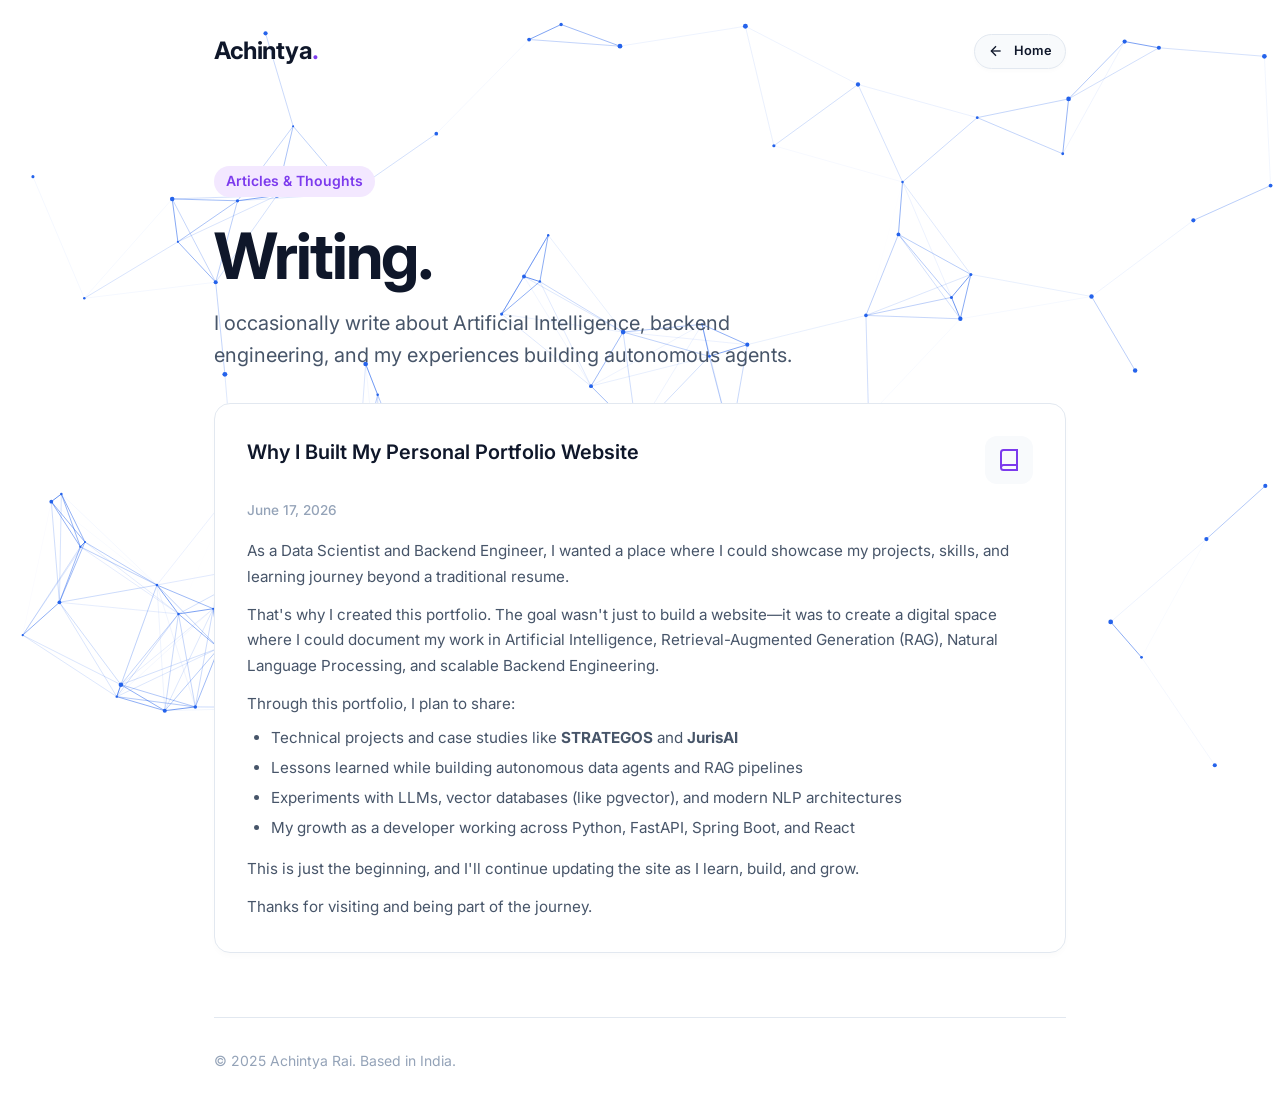
==== blog.html @ d9e3028b "Fix bento box spacing and revert mobile viewport scale" ====
<!DOCTYPE html>
<html lang="en">
<head>
  <meta charset="UTF-8" />
  <meta name="viewport" content="width=device-width, initial-scale=1.0" />
  <title>Blog - Achintya Rai</title>
  <meta name="description" content="Blog and writings by Achintya Rai." />
  <link rel="preconnect" href="https://fonts.googleapis.com" />
  <link rel="preconnect" href="https://fonts.gstatic.com" crossorigin />
  <link href="https://fonts.googleapis.com/css2?family=Inter:wght@300;400;500;600;700&display=swap" rel="stylesheet" />
  <link rel="stylesheet" href="styles.css" />
</head>
<body>

  <!-- Interactive Network Canvas -->
  <canvas id="network-canvas" style="position: fixed; top: 0; left: 0; width: 100%; height: 100%; z-index: -1; pointer-events: none;"></canvas>

  <div class="container">
    
    <!-- Navigation -->
    <nav>
      <div class="nav-brand">Achintya<span>.</span></div>
      
      <div class="nav-socials">
        <a href="index.html" class="social-pill" style="text-decoration: none;">
          <svg viewBox="0 0 24 24" fill="none" stroke="currentColor" stroke-width="2" style="width: 16px; height: 16px; margin-right: 4px;"><line x1="19" y1="12" x2="5" y2="12"></line><polyline points="12 19 5 12 12 5"></polyline></svg>
          Home
        </a>
      </div>
    </nav>

    <!-- Content View -->
    <div>
      
      <!-- Hero for Blog -->
      <section class="hero fade-up" style="margin-bottom: 2rem;">
        <div class="accent-bg">Articles & Thoughts</div>
        <h1>Writing.</h1>
        <p>I occasionally write about Artificial Intelligence, backend engineering, and my experiences building autonomous agents.</p>
      </section>

      <!-- Blog Posts Grid -->
      <section class="grid-2" style="margin-bottom: 4rem;">
        
        <!-- Post 1 -->
        <div class="card" style="grid-column: 1 / -1;">
          <div class="project-header">
            <h3 class="project-title">Why I Built My Personal Portfolio Website</h3>
            <div class="project-icon">
              <svg width="24" height="24" viewBox="0 0 24 24" fill="none" stroke="currentColor" stroke-width="2"><path d="M4 19.5A2.5 2.5 0 0 1 6.5 17H20"></path><path d="M6.5 2H20v20H6.5A2.5 2.5 0 0 1 4 19.5v-15A2.5 2.5 0 0 1 6.5 2z"></path></svg>
            </div>
          </div>
          <div style="font-size: 0.85rem; color: var(--text-light); margin-bottom: 1rem; font-weight: 500;">
            June 17, 2026
          </div>
          <div style="color: var(--text-muted); font-size: 0.95rem; line-height: 1.7;">
            <p style="margin-bottom: 0.75rem;">As a Data Scientist and Backend Engineer, I wanted a place where I could showcase my projects, skills, and learning journey beyond a traditional resume.</p>
            <p style="margin-bottom: 0.75rem;">That's why I created this portfolio. The goal wasn't just to build a website—it was to create a digital space where I could document my work in Artificial Intelligence, Retrieval-Augmented Generation (RAG), Natural Language Processing, and scalable Backend Engineering.</p>
            <p style="margin-bottom: 0.5rem;">Through this portfolio, I plan to share:</p>
            <ul style="margin-bottom: 1rem; padding-left: 1.5rem;">
              <li style="margin-bottom: 0.25rem;">Technical projects and case studies like <strong>STRATEGOS</strong> and <strong>JurisAI</strong></li>
              <li style="margin-bottom: 0.25rem;">Lessons learned while building autonomous data agents and RAG pipelines</li>
              <li style="margin-bottom: 0.25rem;">Experiments with LLMs, vector databases (like pgvector), and modern NLP architectures</li>
              <li style="margin-bottom: 0.25rem;">My growth as a developer working across Python, FastAPI, Spring Boot, and React</li>
            </ul>
            <p style="margin-bottom: 0.75rem;">This is just the beginning, and I'll continue updating the site as I learn, build, and grow.</p>
            <p>Thanks for visiting and being part of the journey.</p>
          </div>
        </div>

      </section>

    </div>

    <!-- Footer -->
    <footer>
      <div>© 2025 Achintya Rai. Based in India.</div>
    </footer>

  </div>

  <!-- Interactive Neural Network Canvas Script -->
  <script>
    const canvas = document.getElementById('network-canvas');
    const ctx = canvas.getContext('2d');
    let width, height;
    let particles = [];
    const mouse = { x: -9999, y: -9999 };
    const accentColor = '#2563eb';

    function initCanvas() {
      width = window.innerWidth;
      height = window.innerHeight;
      canvas.width = width;
      canvas.height = height;
      
      const particleCount = Math.min(Math.floor((width * height) / 12000), 100);
      particles = [];
      for(let i = 0; i < particleCount; i++) {
        particles.push(new Particle());
      }
    }

    window.addEventListener('resize', initCanvas);
    
    window.addEventListener('mousemove', (e) => {
      mouse.x = e.clientX;
      mouse.y = e.clientY;
    });
    window.addEventListener('mouseout', () => {
      mouse.x = -9999;
      mouse.y = -9999;
    });

    class Particle {
      constructor() {
        this.x = Math.random() * width;
        this.y = Math.random() * height;
        this.vx = (Math.random() - 0.5) * 0.8;
        this.vy = (Math.random() - 0.5) * 0.8;
        this.radius = Math.random() * 1.5 + 1;
      }
      update() {
        this.x += this.vx;
        this.y += this.vy;
        
        if (this.x < 0 || this.x > width) this.vx *= -1;
        if (this.y < 0 || this.y > height) this.vy *= -1;
        
        const dx = mouse.x - this.x;
        const dy = mouse.y - this.y;
        const dist = Math.sqrt(dx*dx + dy*dy);
        if (dist < 180) {
          this.x += dx * 0.015;
          this.y += dy * 0.015;
        }
      }
      draw() {
        ctx.beginPath();
        ctx.arc(this.x, this.y, this.radius, 0, Math.PI * 2);
        ctx.fillStyle = accentColor;
        ctx.fill();
      }
    }

    function animate() {
      ctx.clearRect(0, 0, width, height);
      
      particles.forEach(p => {
        p.update();
        p.draw();
      });
      
      ctx.lineWidth = 0.8;
      for(let i = 0; i < particles.length; i++) {
        for(let j = i + 1; j < particles.length; j++) {
          const dx = particles[i].x - particles[j].x;
          const dy = particles[i].y - particles[j].y;
          const dist = Math.sqrt(dx*dx + dy*dy);
          
          if (dist < 140) {
            ctx.beginPath();
            ctx.strokeStyle = accentColor;
            ctx.globalAlpha = 1 - (dist / 140);
            ctx.moveTo(particles[i].x, particles[i].y);
            ctx.lineTo(particles[j].x, particles[j].y);
            ctx.stroke();
            ctx.globalAlpha = 1;
          }
        }
      }
      
      for(let i = 0; i < particles.length; i++) {
        const dx = particles[i].x - mouse.x;
        const dy = particles[i].y - mouse.y;
        const dist = Math.sqrt(dx*dx + dy*dy);
        
        if (dist < 180) {
          ctx.beginPath();
          ctx.strokeStyle = accentColor;
          ctx.globalAlpha = (1 - (dist / 180)) * 0.8;
          ctx.moveTo(particles[i].x, particles[i].y);
          ctx.lineTo(mouse.x, mouse.y);
          ctx.stroke();
          ctx.globalAlpha = 1;
        }
      }
      
      requestAnimationFrame(animate);
    }

    initCanvas();
    animate();

    // ── Scroll Animation Observer ──
    const observer = new IntersectionObserver((entries) => {
      entries.forEach(entry => {
        if (entry.isIntersecting) {
          entry.target.classList.add('visible');
          observer.unobserve(entry.target);
        }
      });
    }, { threshold: 0.1 });

    document.querySelectorAll('.card, .section-header, .hero, .nav-socials').forEach(el => {
      el.classList.add('fade-up');
      observer.observe(el);
    });
  </script>
</body>
</html>
---- styles.css ----
/* ── Reset & Base ── */
    *, *::before, *::after { box-sizing: border-box; margin: 0; padding: 0; }
    
    :root {
      --bg: #ffffff;
      --bg-alt: #f8fafc;
      --text-main: #0f172a;
      --text-muted: #475569;
      --text-light: #94a3b8;
      --border: #e2e8f0;
      --border-hover: #cbd5e1;
      --radius: 16px;
      --accent: #7c3aed;
      --accent-light: #f3e8ff;
      --font-sans: 'Inter', system-ui, -apple-system, sans-serif;
    }

    html { scroll-behavior: smooth; }

    body {
      background: var(--bg);
      color: var(--text-main);
      font-family: var(--font-sans);
      font-size: 16px;
      line-height: 1.6;
      -webkit-font-smoothing: antialiased;
      overflow-x: hidden;
    }

    a {
      color: inherit;
      text-decoration: none;
      transition: all 0.2s ease;
    }

    /* ── Scroll Fade-Up ── */
    .fade-up {
      opacity: 0;
      transform: translateY(30px);
      transition: opacity 0.8s cubic-bezier(0.16, 1, 0.3, 1), transform 0.8s cubic-bezier(0.16, 1, 0.3, 1);
    }
    .fade-up.visible {
      opacity: 1;
      transform: translateY(0);
    }

    /* ── Typing Effect ── */
    .typing-text {
      border-right: 3px solid var(--accent);
      padding-right: 4px;
      animation: blinkCursor 0.75s step-end infinite;
    }
    @keyframes blinkCursor {
      from, to { border-color: transparent }
      50% { border-color: var(--accent); }
    }

    /* ── Layout ── */
    .container {
      max-width: 900px;
      margin: 0 auto;
      padding: 0 1.5rem;
    }

    /* ── Navigation & Prominent Socials ── */
    nav {
      padding: 2rem 0;
      display: flex;
      justify-content: space-between;
      align-items: center;
      margin-bottom: 4rem;
    }
    
    .nav-brand {
      font-weight: 700;
      font-size: 1.5rem;
      letter-spacing: -0.02em;
    }

    .nav-brand span {
      color: var(--accent);
    }

    .nav-socials {
      display: flex;
      flex-wrap: wrap;
      gap: 0.75rem;
      justify-content: flex-end;
    }

    .social-pill {
      display: inline-flex;
      align-items: center;
      gap: 0.4rem;
      background: var(--bg-alt);
      border: 1px solid var(--border);
      padding: 0.4rem 0.8rem;
      border-radius: 100px;
      font-weight: 600;
      font-size: 0.8rem;
      color: var(--text-main);
      box-shadow: 0 2px 4px rgba(0,0,0,0.02);
    }

    .social-pill:hover {
      background: var(--text-main);
      color: #ffffff;
      border-color: var(--text-main);
      transform: translateY(-2px);
      box-shadow: 0 4px 6px rgba(0,0,0,0.05);
    }

    .social-pill svg {
      width: 18px; height: 18px;
    }

    /* ── Common Components ── */
    .section-header {
      font-size: 1.5rem;
      font-weight: 700;
      letter-spacing: -0.02em;
      margin-bottom: 2rem;
      margin-top: 5rem;
      position: relative;
      overflow-x: hidden;
    }

    .avatar {
      width: 90px;
      height: 90px;
      border-radius: 50%;
      object-fit: cover;
      margin-bottom: 1.5rem;
      box-shadow: 0 4px 12px rgba(0,0,0,0.08);
      border: 4px solid var(--bg);
    }

    .card {
      background: var(--bg);
      border: 1px solid var(--border);
      border-radius: var(--radius);
      padding: 2rem;
      box-shadow: 0 4px 6px -1px rgba(0, 0, 0, 0.02), 0 2px 4px -1px rgba(0, 0, 0, 0.01);
      transition: transform 0.2s, box-shadow 0.2s, border-color 0.2s;
    }

    .card:hover {
      transform: translateY(-2px);
      box-shadow: 0 10px 15px -3px rgba(0, 0, 0, 0.05), 0 4px 6px -2px rgba(0, 0, 0, 0.025);
      border-color: var(--border-hover);
    }

    /* ── Tech Stack Categorized Grid ── */
    .tech-stack-container {
      display: grid;
      grid-template-columns: 1fr;
      gap: 2rem;
      padding: 2.5rem;
    }
    
    @media (min-width: 640px) {
      .tech-stack-container {
        grid-template-columns: repeat(3, 1fr);
      }
    }

    .tech-category-title {
      font-size: 0.8rem;
      text-transform: uppercase;
      letter-spacing: 0.05em;
      color: var(--text-muted);
      margin-bottom: 1.25rem;
      font-weight: 700;
    }

    .tech-list {
      display: flex;
      flex-direction: column;
      gap: 0.875rem;
    }

    .tech-item {
      display: flex;
      align-items: center;
      gap: 0.75rem;
      font-weight: 500;
      font-size: 0.95rem;
      color: var(--text-main);
      padding: 0.5rem;
      border-radius: 8px;
      transition: background 0.2s, transform 0.2s;
    }

    .tech-item:hover {
      background: var(--bg-alt);
      transform: translateX(4px);
    }

    .tech-item svg {
      width: 20px;
      height: 20px;
      color: var(--accent);
    }

    /* ── Hero Sections ── */
    .hero { margin-bottom: 4rem; }
    
    .hero h1 {
      font-size: clamp(2.5rem, 5vw, 4rem);
      font-weight: 700;
      line-height: 1.1;
      letter-spacing: -0.03em;
      margin-bottom: 1rem;
    }

    .hero p {
      font-size: 1.25rem;
      color: var(--text-muted);
      max-width: 600px;
      line-height: 1.6;
    }

    .accent-bg {
      background: var(--accent-light);
      color: var(--accent);
      padding: 0.25rem 0.75rem;
      border-radius: 100px;
      font-size: 0.875rem;
      font-weight: 600;
      display: inline-block;
      margin-bottom: 1.5rem;
    }

    /* ── Grid Layouts ── */
    .grid-2 {
      display: grid;
      grid-template-columns: 1fr;
      gap: 1.5rem;
    }

    @media (min-width: 768px) {
      .grid-2 { grid-template-columns: repeat(2, 1fr); }
    }

    /* ── Professional Projects ── */
    .project-header {
      display: flex;
      justify-content: space-between;
      align-items: flex-start;
      margin-bottom: 1rem;
    }

    .project-title {
      font-size: 1.25rem;
      font-weight: 600;
    }

    .project-icon {
      width: 48px; height: 48px;
      background: var(--bg-alt);
      border-radius: 12px;
      display: flex;
      align-items: center;
      justify-content: center;
      color: var(--accent);
    }

    .project-desc {
      color: var(--text-muted);
      font-size: 0.95rem;
      margin-bottom: 1.5rem;
    }

    .tech-tags {
      display: flex;
      flex-wrap: wrap;
      gap: 0.5rem;
      margin-bottom: 1.5rem;
    }

    .tech-tag {
      font-size: 0.75rem;
      font-weight: 600;
      color: var(--text-muted);
      background: var(--bg-alt);
      padding: 0.25rem 0.6rem;
      border-radius: 6px;
    }

    .project-links {
      display: flex;
      gap: 1rem;
      font-weight: 600;
      font-size: 0.875rem;
    }

    .project-links a.primary { color: var(--accent); }
    .project-links a.secondary { color: var(--text-muted); }
    .project-links a:hover { text-decoration: underline; text-underline-offset: 4px; }

    /* ── Personal Cards ── */
    .hobby-card {
      display: flex;
      align-items: center;
      gap: 1rem;
    }

    .hobby-icon {
      width: 56px; height: 56px;
      background: var(--accent-light);
      color: var(--accent);
      border-radius: 16px;
      display: flex;
      align-items: center;
      justify-content: center;
      flex-shrink: 0;
    }

    .hobby-title {
      font-size: 0.75rem;
      text-transform: uppercase;
      letter-spacing: 0.05em;
      font-weight: 700;
      color: var(--text-muted);
      margin-bottom: 0.25rem;
    }

    .hobby-value {
      font-size: 1.125rem;
      font-weight: 600;
      color: var(--text-main);
    }

    /* ── Contact ── */
    .contact-banner {
      background: var(--bg-alt);
      border: 1px solid var(--border);
      border-radius: var(--radius);
      padding: 3rem;
      text-align: center;
      margin-top: 5rem;
      margin-bottom: 4rem;
    }

    .contact-banner h2 {
      font-size: 1.5rem;
      font-weight: 700;
      margin-bottom: 0.5rem;
      color: var(--text-main);
    }

    .contact-banner p {
      color: var(--text-muted);
      margin-bottom: 1.5rem;
    }

    .btn-contact {
      background: var(--accent);
      color: #fff;
      padding: 0.75rem 2rem;
      border-radius: 8px;
      font-weight: 600;
      display: inline-block;
      transition: opacity 0.2s, transform 0.2s;
    }

    .btn-contact:hover {
      opacity: 0.9;
      transform: translateY(-2px);
      color: #fff;
    }

    /* ── Footer ── */
    footer {
      border-top: 1px solid var(--border);
      padding: 2rem 0;
      display: flex;
      justify-content: space-between;
      color: var(--text-light);
      font-size: 0.875rem;
    }

    /* ── Equalizer Animation ── */
    .eq-bar {
      width: 3px;
      background-color: #10b981;
      border-radius: 2px;
      height: 4px; /* default paused state */
      transition: height 0.2s;
    }
    .playing .eq-bar {
      animation: eq 1s ease-in-out infinite alternate;
    }
    @keyframes eq {
      0% { height: 4px; }
      100% { height: 16px; }
    }

    /* ── Clickable Player ── */
    .custom-player {
      cursor: pointer;
      transition: background 0.2s, transform 0.2s;
      user-select: none;
    }
    .custom-player:hover {
      background: var(--border) !important;
    }
    .play-icon { display: block; }
    .pause-icon { display: none; }
    .playing .play-icon { display: none; }
    .playing .pause-icon { display: block; }
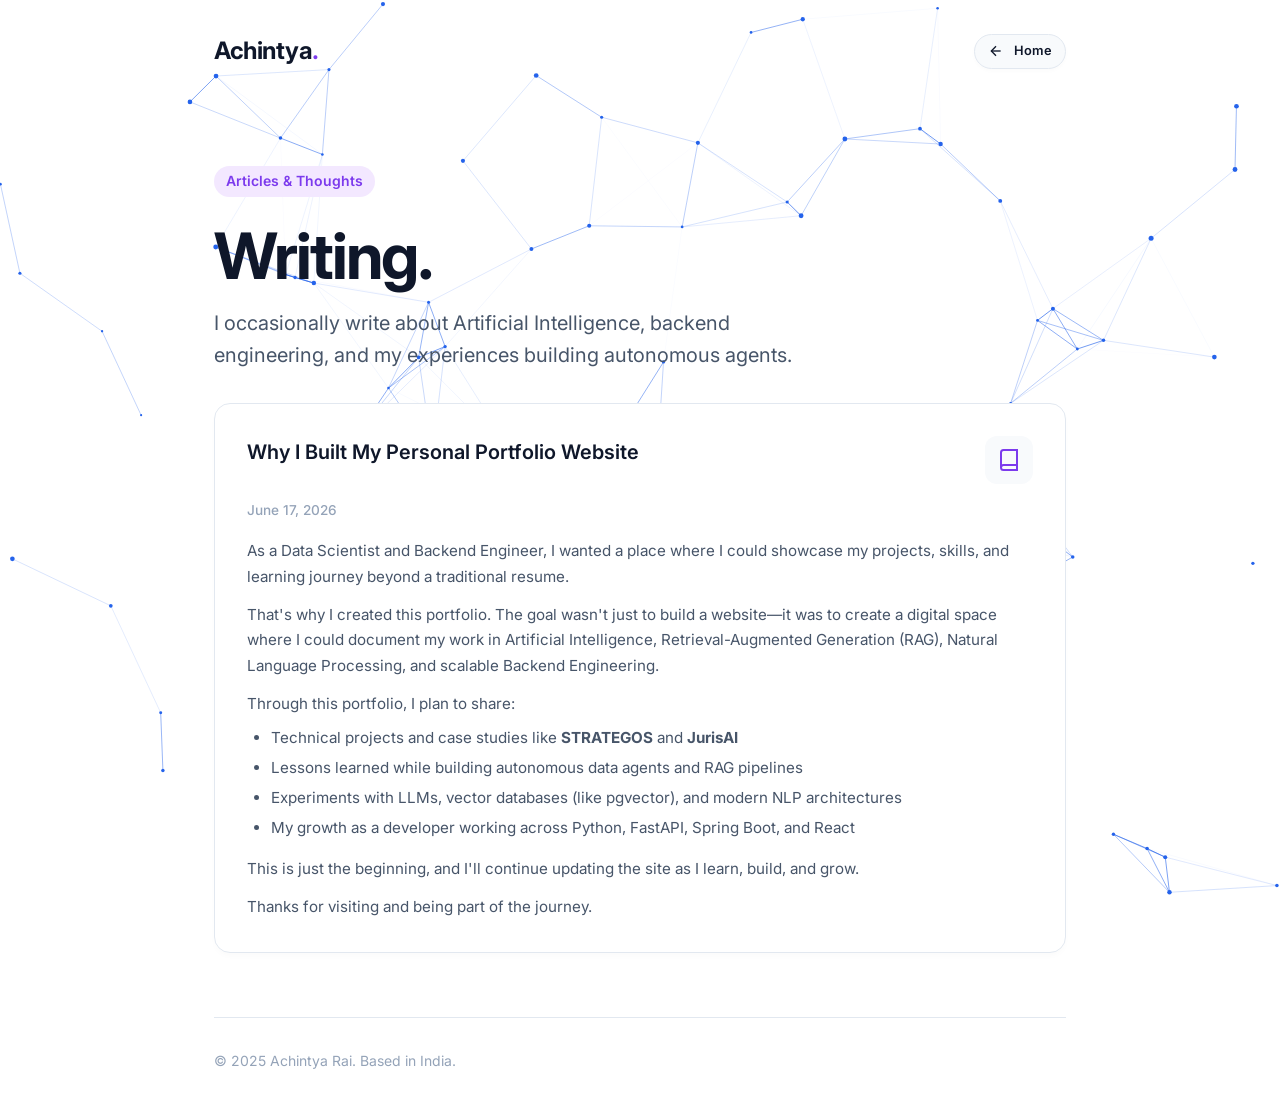
==== commit 7029ff24: "Add custom SVG favicon and Resume download button" ====
--- a/blog.html
+++ b/blog.html
@@ -8,6 +8,7 @@
   <link rel="preconnect" href="https://fonts.googleapis.com" />
   <link rel="preconnect" href="https://fonts.gstatic.com" crossorigin />
   <link href="https://fonts.googleapis.com/css2?family=Inter:wght@300;400;500;600;700&display=swap" rel="stylesheet" />
+  <link rel="icon" href="favicon.svg" type="image/svg+xml">
   <link rel="stylesheet" href="styles.css" />
 </head>
 <body>
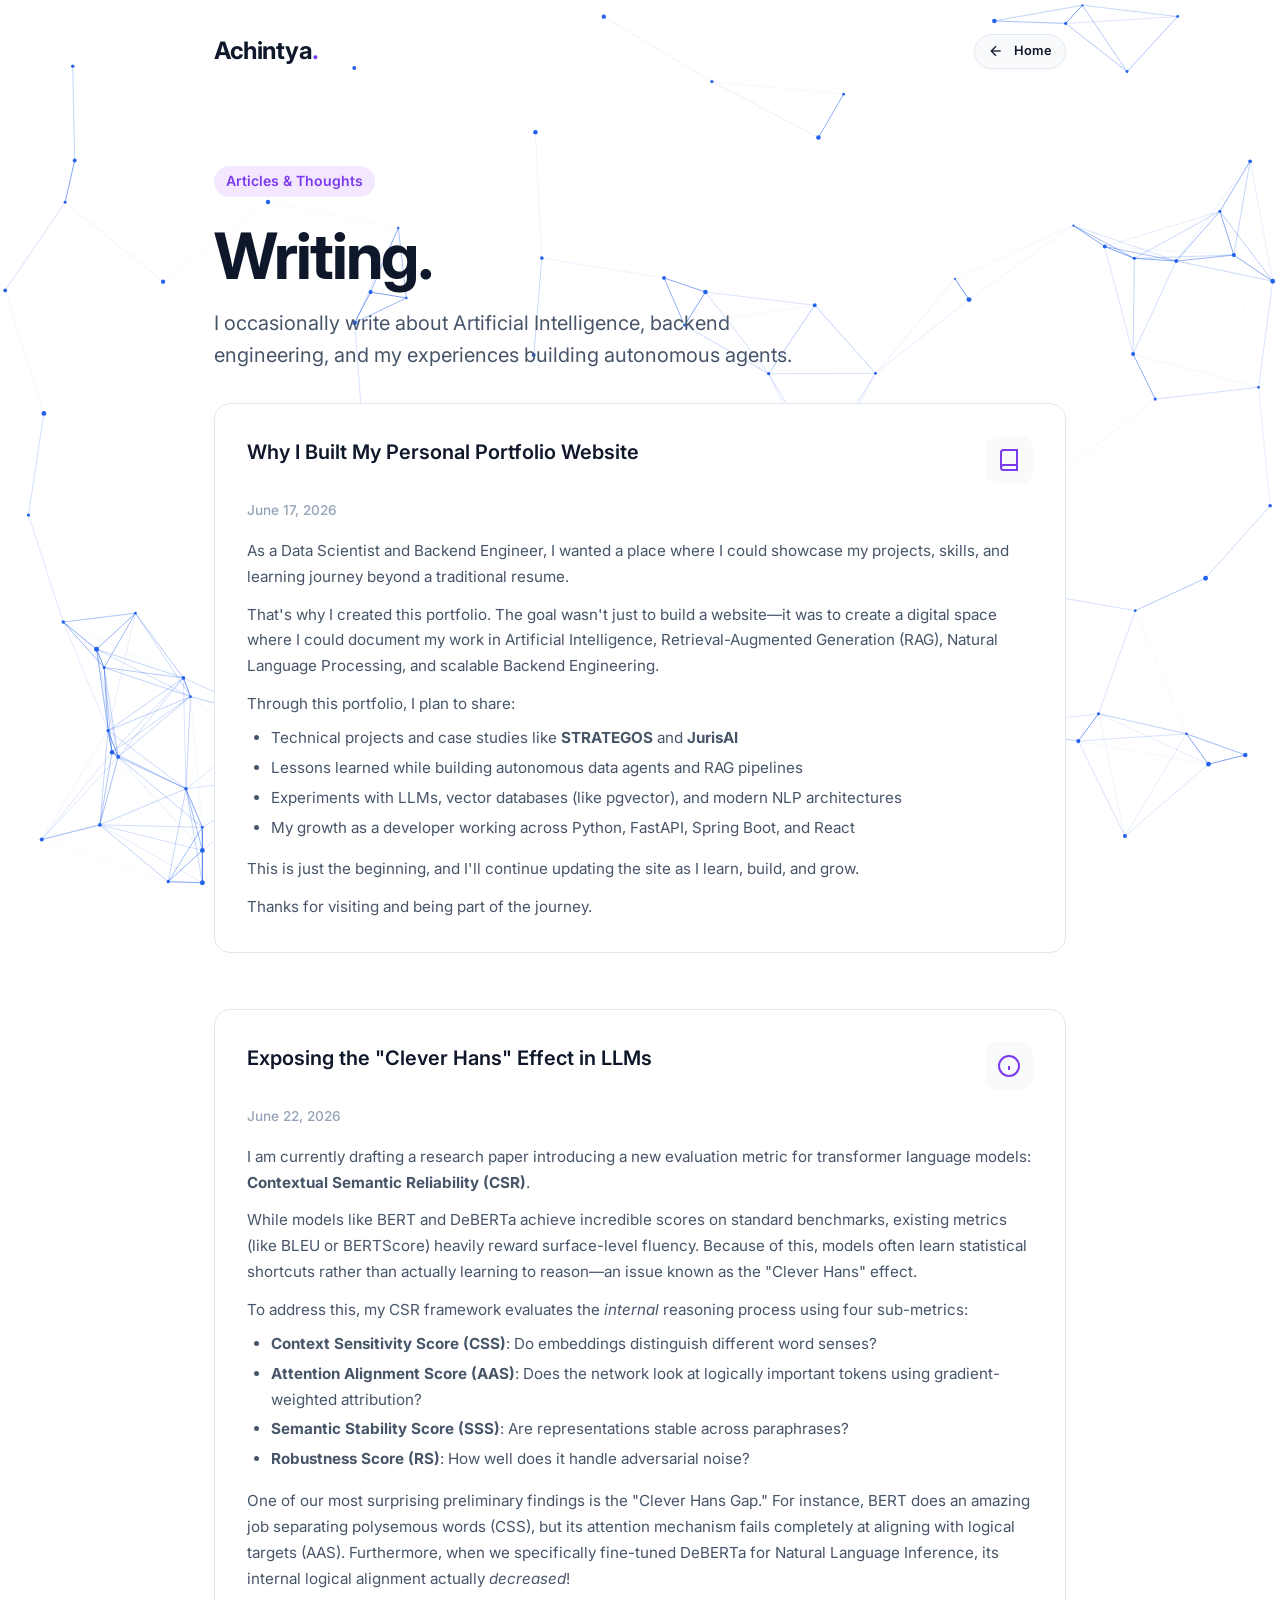
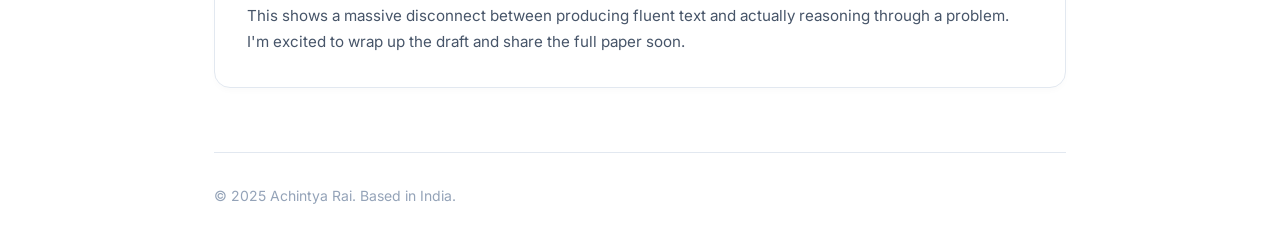
==== commit 165197f7: "Remove search bar and add CSR research paper blog post" ====
--- a/blog.html
+++ b/blog.html
@@ -66,6 +66,32 @@
             </ul>
             <p style="margin-bottom: 0.75rem;">This is just the beginning, and I'll continue updating the site as I learn, build, and grow.</p>
             <p>Thanks for visiting and being part of the journey.</p>
+          </div>
+        </div>
+
+        <!-- Post 2 -->
+        <div class="card fade-up" style="grid-column: 1 / -1; margin-top: 2rem;">
+          <div class="project-header">
+            <h3 class="project-title">Exposing the "Clever Hans" Effect in LLMs</h3>
+            <div class="project-icon">
+              <svg width="24" height="24" viewBox="0 0 24 24" fill="none" stroke="currentColor" stroke-width="2"><circle cx="12" cy="12" r="10"></circle><path d="M12 16v-4"></path><path d="M12 8h.01"></path></svg>
+            </div>
+          </div>
+          <div style="font-size: 0.85rem; color: var(--text-light); margin-bottom: 1rem; font-weight: 500;">
+            June 22, 2026
+          </div>
+          <div style="color: var(--text-muted); font-size: 0.95rem; line-height: 1.7;">
+            <p style="margin-bottom: 0.75rem;">I am currently drafting a research paper introducing a new evaluation metric for transformer language models: <strong>Contextual Semantic Reliability (CSR)</strong>.</p>
+            <p style="margin-bottom: 0.75rem;">While models like BERT and DeBERTa achieve incredible scores on standard benchmarks, existing metrics (like BLEU or BERTScore) heavily reward surface-level fluency. Because of this, models often learn statistical shortcuts rather than actually learning to reason—an issue known as the "Clever Hans" effect.</p>
+            <p style="margin-bottom: 0.5rem;">To address this, my CSR framework evaluates the <i>internal</i> reasoning process using four sub-metrics:</p>
+            <ul style="margin-bottom: 1rem; padding-left: 1.5rem;">
+              <li style="margin-bottom: 0.25rem;"><strong>Context Sensitivity Score (CSS)</strong>: Do embeddings distinguish different word senses?</li>
+              <li style="margin-bottom: 0.25rem;"><strong>Attention Alignment Score (AAS)</strong>: Does the network look at logically important tokens using gradient-weighted attribution?</li>
+              <li style="margin-bottom: 0.25rem;"><strong>Semantic Stability Score (SSS)</strong>: Are representations stable across paraphrases?</li>
+              <li style="margin-bottom: 0.25rem;"><strong>Robustness Score (RS)</strong>: How well does it handle adversarial noise?</li>
+            </ul>
+            <p style="margin-bottom: 0.75rem;">One of our most surprising preliminary findings is the "Clever Hans Gap." For instance, BERT does an amazing job separating polysemous words (CSS), but its attention mechanism fails completely at aligning with logical targets (AAS). Furthermore, when we specifically fine-tuned DeBERTa for Natural Language Inference, its internal logical alignment actually <i>decreased</i>!</p>
+            <p>This shows a massive disconnect between producing fluent text and actually reasoning through a problem. I'm excited to wrap up the draft and share the full paper soon.</p>
           </div>
         </div>
 
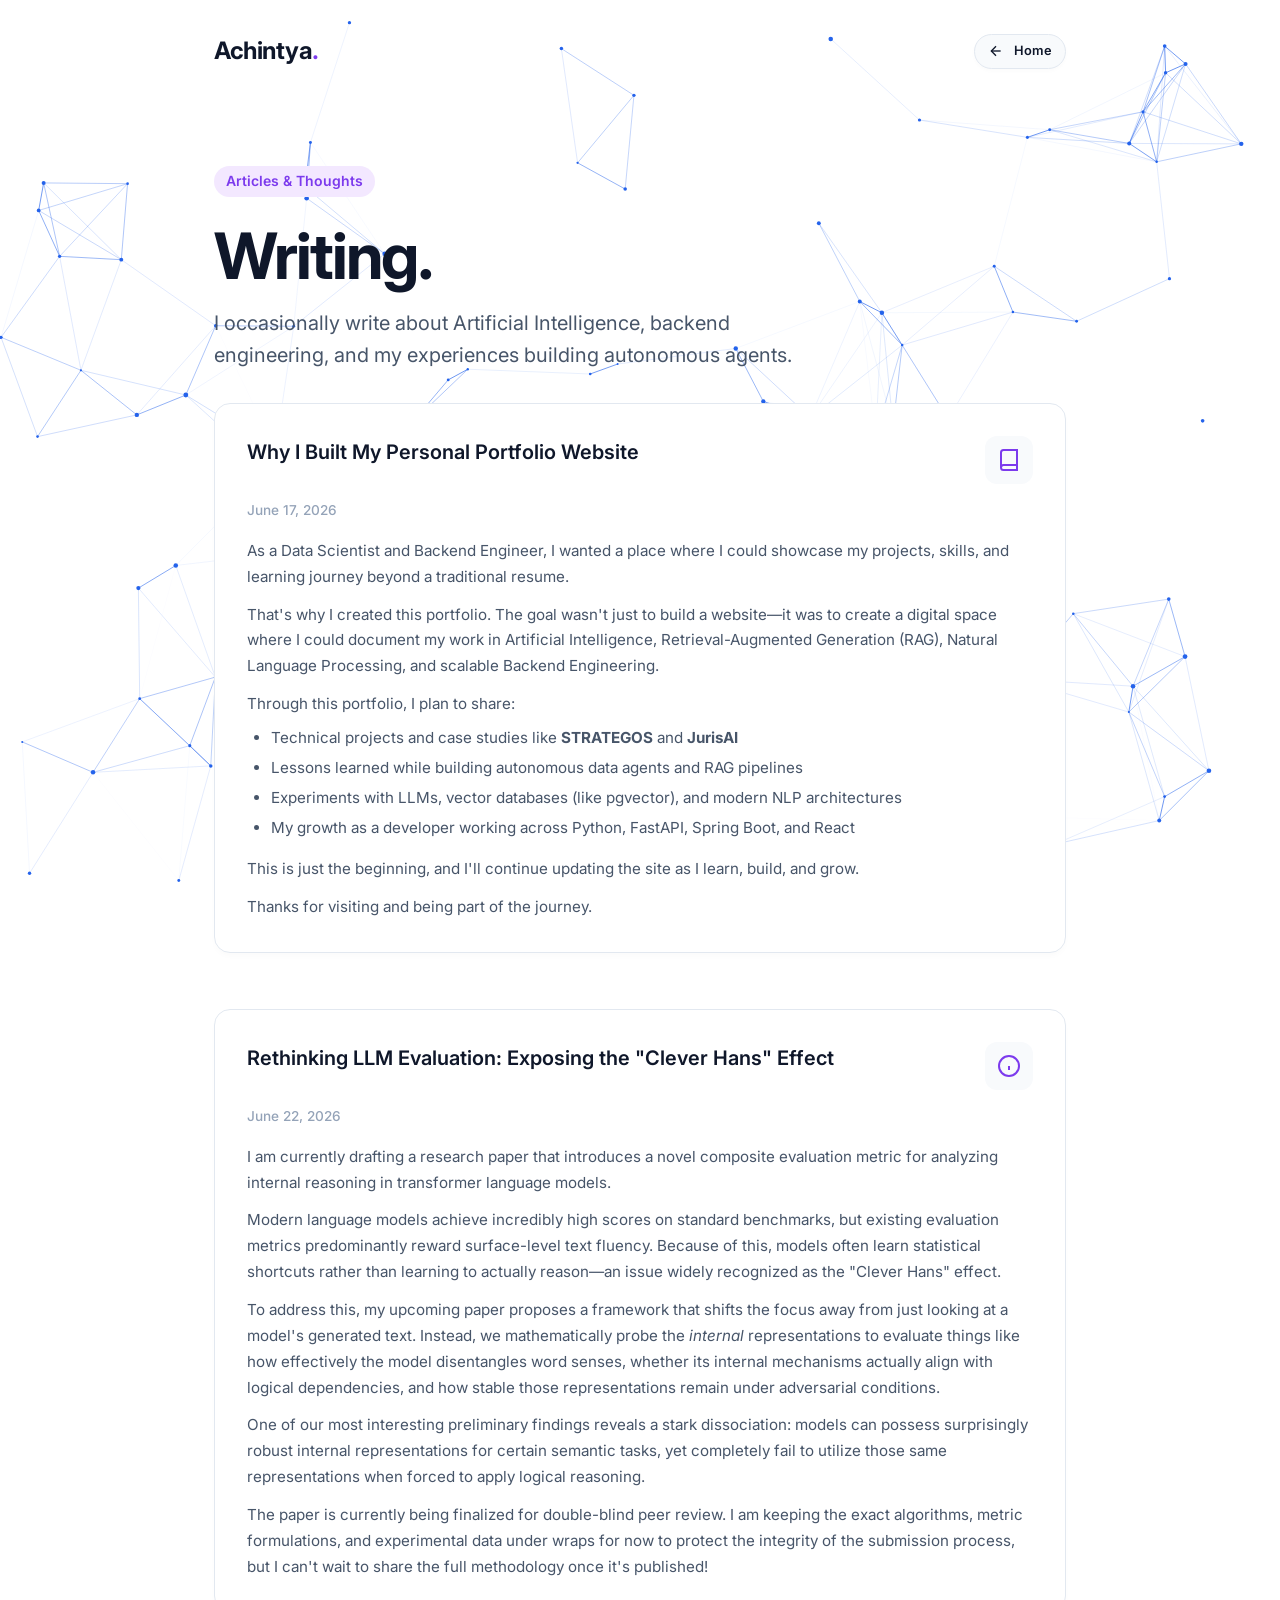
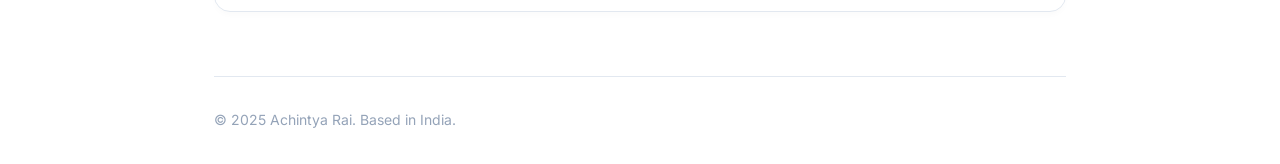
==== commit 8f2f5631: "Obfuscate research paper details in blog post" ====
--- a/blog.html
+++ b/blog.html
@@ -72,7 +72,7 @@
         <!-- Post 2 -->
         <div class="card fade-up" style="grid-column: 1 / -1; margin-top: 2rem;">
           <div class="project-header">
-            <h3 class="project-title">Exposing the "Clever Hans" Effect in LLMs</h3>
+            <h3 class="project-title">Rethinking LLM Evaluation: Exposing the "Clever Hans" Effect</h3>
             <div class="project-icon">
               <svg width="24" height="24" viewBox="0 0 24 24" fill="none" stroke="currentColor" stroke-width="2"><circle cx="12" cy="12" r="10"></circle><path d="M12 16v-4"></path><path d="M12 8h.01"></path></svg>
             </div>
@@ -81,17 +81,11 @@
             June 22, 2026
           </div>
           <div style="color: var(--text-muted); font-size: 0.95rem; line-height: 1.7;">
-            <p style="margin-bottom: 0.75rem;">I am currently drafting a research paper introducing a new evaluation metric for transformer language models: <strong>Contextual Semantic Reliability (CSR)</strong>.</p>
-            <p style="margin-bottom: 0.75rem;">While models like BERT and DeBERTa achieve incredible scores on standard benchmarks, existing metrics (like BLEU or BERTScore) heavily reward surface-level fluency. Because of this, models often learn statistical shortcuts rather than actually learning to reason—an issue known as the "Clever Hans" effect.</p>
-            <p style="margin-bottom: 0.5rem;">To address this, my CSR framework evaluates the <i>internal</i> reasoning process using four sub-metrics:</p>
-            <ul style="margin-bottom: 1rem; padding-left: 1.5rem;">
-              <li style="margin-bottom: 0.25rem;"><strong>Context Sensitivity Score (CSS)</strong>: Do embeddings distinguish different word senses?</li>
-              <li style="margin-bottom: 0.25rem;"><strong>Attention Alignment Score (AAS)</strong>: Does the network look at logically important tokens using gradient-weighted attribution?</li>
-              <li style="margin-bottom: 0.25rem;"><strong>Semantic Stability Score (SSS)</strong>: Are representations stable across paraphrases?</li>
-              <li style="margin-bottom: 0.25rem;"><strong>Robustness Score (RS)</strong>: How well does it handle adversarial noise?</li>
-            </ul>
-            <p style="margin-bottom: 0.75rem;">One of our most surprising preliminary findings is the "Clever Hans Gap." For instance, BERT does an amazing job separating polysemous words (CSS), but its attention mechanism fails completely at aligning with logical targets (AAS). Furthermore, when we specifically fine-tuned DeBERTa for Natural Language Inference, its internal logical alignment actually <i>decreased</i>!</p>
-            <p>This shows a massive disconnect between producing fluent text and actually reasoning through a problem. I'm excited to wrap up the draft and share the full paper soon.</p>
+            <p style="margin-bottom: 0.75rem;">I am currently drafting a research paper that introduces a novel composite evaluation metric for analyzing internal reasoning in transformer language models.</p>
+            <p style="margin-bottom: 0.75rem;">Modern language models achieve incredibly high scores on standard benchmarks, but existing evaluation metrics predominantly reward surface-level text fluency. Because of this, models often learn statistical shortcuts rather than learning to actually reason—an issue widely recognized as the "Clever Hans" effect.</p>
+            <p style="margin-bottom: 0.75rem;">To address this, my upcoming paper proposes a framework that shifts the focus away from just looking at a model's generated text. Instead, we mathematically probe the <i>internal</i> representations to evaluate things like how effectively the model disentangles word senses, whether its internal mechanisms actually align with logical dependencies, and how stable those representations remain under adversarial conditions.</p>
+            <p style="margin-bottom: 0.75rem;">One of our most interesting preliminary findings reveals a stark dissociation: models can possess surprisingly robust internal representations for certain semantic tasks, yet completely fail to utilize those same representations when forced to apply logical reasoning.</p>
+            <p>The paper is currently being finalized for double-blind peer review. I am keeping the exact algorithms, metric formulations, and experimental data under wraps for now to protect the integrity of the submission process, but I can't wait to share the full methodology once it's published!</p>
           </div>
         </div>
 
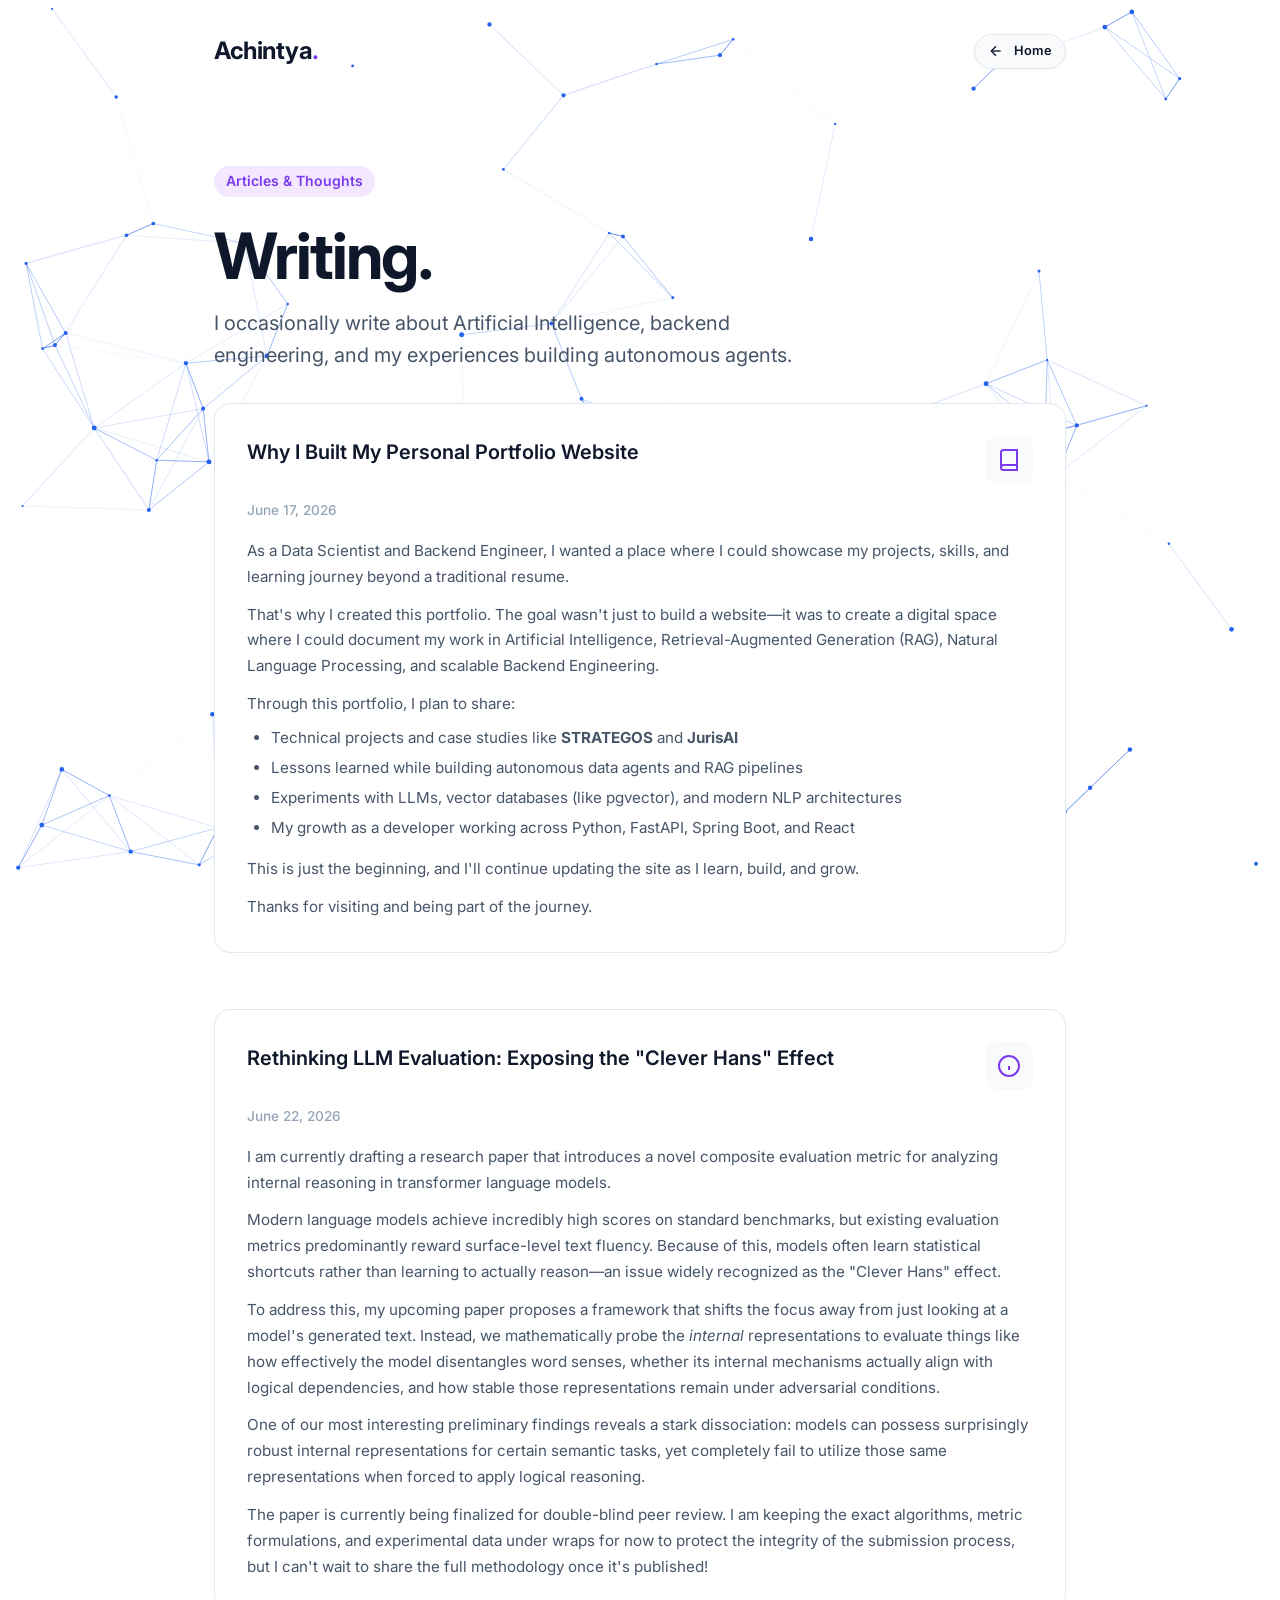
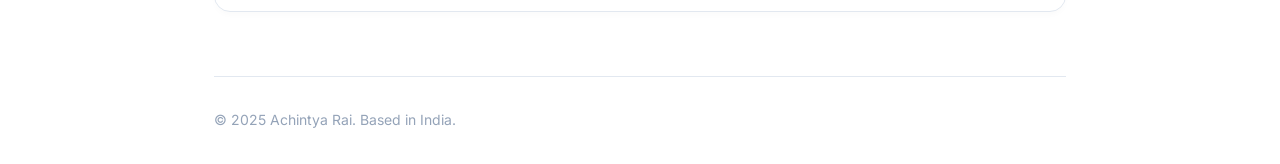
==== commit f09d7bd4: "feat: integrate MagicBento and LogoLoop components" ====
--- a/blog.html
+++ b/blog.html
@@ -10,7 +10,7 @@
   <link href="https://fonts.googleapis.com/css2?family=Inter:wght@300;400;500;600;700&display=swap" rel="stylesheet" />
   <link rel="icon" href="favicon.svg" type="image/svg+xml">
   <link rel="stylesheet" href="styles.css" />
-</head>
+  <script src="https://cdnjs.cloudflare.com/ajax/libs/gsap/3.12.2/gsap.min.js"></script>
 <body>
 
   <!-- Interactive Network Canvas -->
--- a/styles.css
+++ b/styles.css
@@ -409,3 +409,65 @@
     .pause-icon { display: none; }
     .playing .play-icon { display: none; }
     .playing .pause-icon { display: block; }
+
+    /* ── Premium Splash Screen ── */
+    #splash-screen {
+      position: fixed;
+      top: 0; left: 0; width: 100%; height: 100%;
+      background: var(--bg); /* Match original website background */
+      z-index: 99999;
+      display: flex;
+      justify-content: center;
+      align-items: center;
+      transition: transform 0.9s cubic-bezier(0.85, 0, 0.15, 1), opacity 0.9s ease;
+    }
+    .splash-content {
+      display: flex;
+      flex-direction: column;
+      align-items: center;
+      gap: 0.5rem;
+    }
+    .splash-name {
+      font-size: 3.5rem;
+      font-weight: 800;
+      color: var(--text-main); /* Match original text color */
+      letter-spacing: -0.04em;
+      opacity: 0;
+      transform: translateY(20px);
+      animation: splashTextFadeIn 0.8s cubic-bezier(0.16, 1, 0.3, 1) forwards 0.2s;
+    }
+    .splash-subtitle {
+      font-size: 0.9rem;
+      font-family: monospace;
+      color: var(--text-muted); /* Match original muted text */
+      opacity: 0;
+      transform: translateY(10px);
+      animation: splashTextFadeIn 0.8s cubic-bezier(0.16, 1, 0.3, 1) forwards 0.4s;
+    }
+    .splash-loader {
+      width: 160px;
+      height: 2px;
+      background: var(--border); /* Match original border color */
+      border-radius: 2px;
+      overflow: hidden;
+      margin-top: 1.5rem;
+      opacity: 0;
+      animation: splashTextFadeIn 0.5s ease forwards 0.6s;
+    }
+    .splash-loader-bar {
+      width: 0%;
+      height: 100%;
+      background: var(--accent); /* Match original purple accent */
+      animation: splashLoad 1.4s cubic-bezier(0.85, 0, 0.15, 1) forwards 0.6s;
+    }
+    @keyframes splashTextFadeIn {
+      to { opacity: 1; transform: translateY(0); }
+    }
+    @keyframes splashLoad {
+      0% { width: 0%; }
+      50% { width: 70%; }
+      100% { width: 100%; }
+    }
+    body.splash-active {
+      overflow: hidden;
+    }
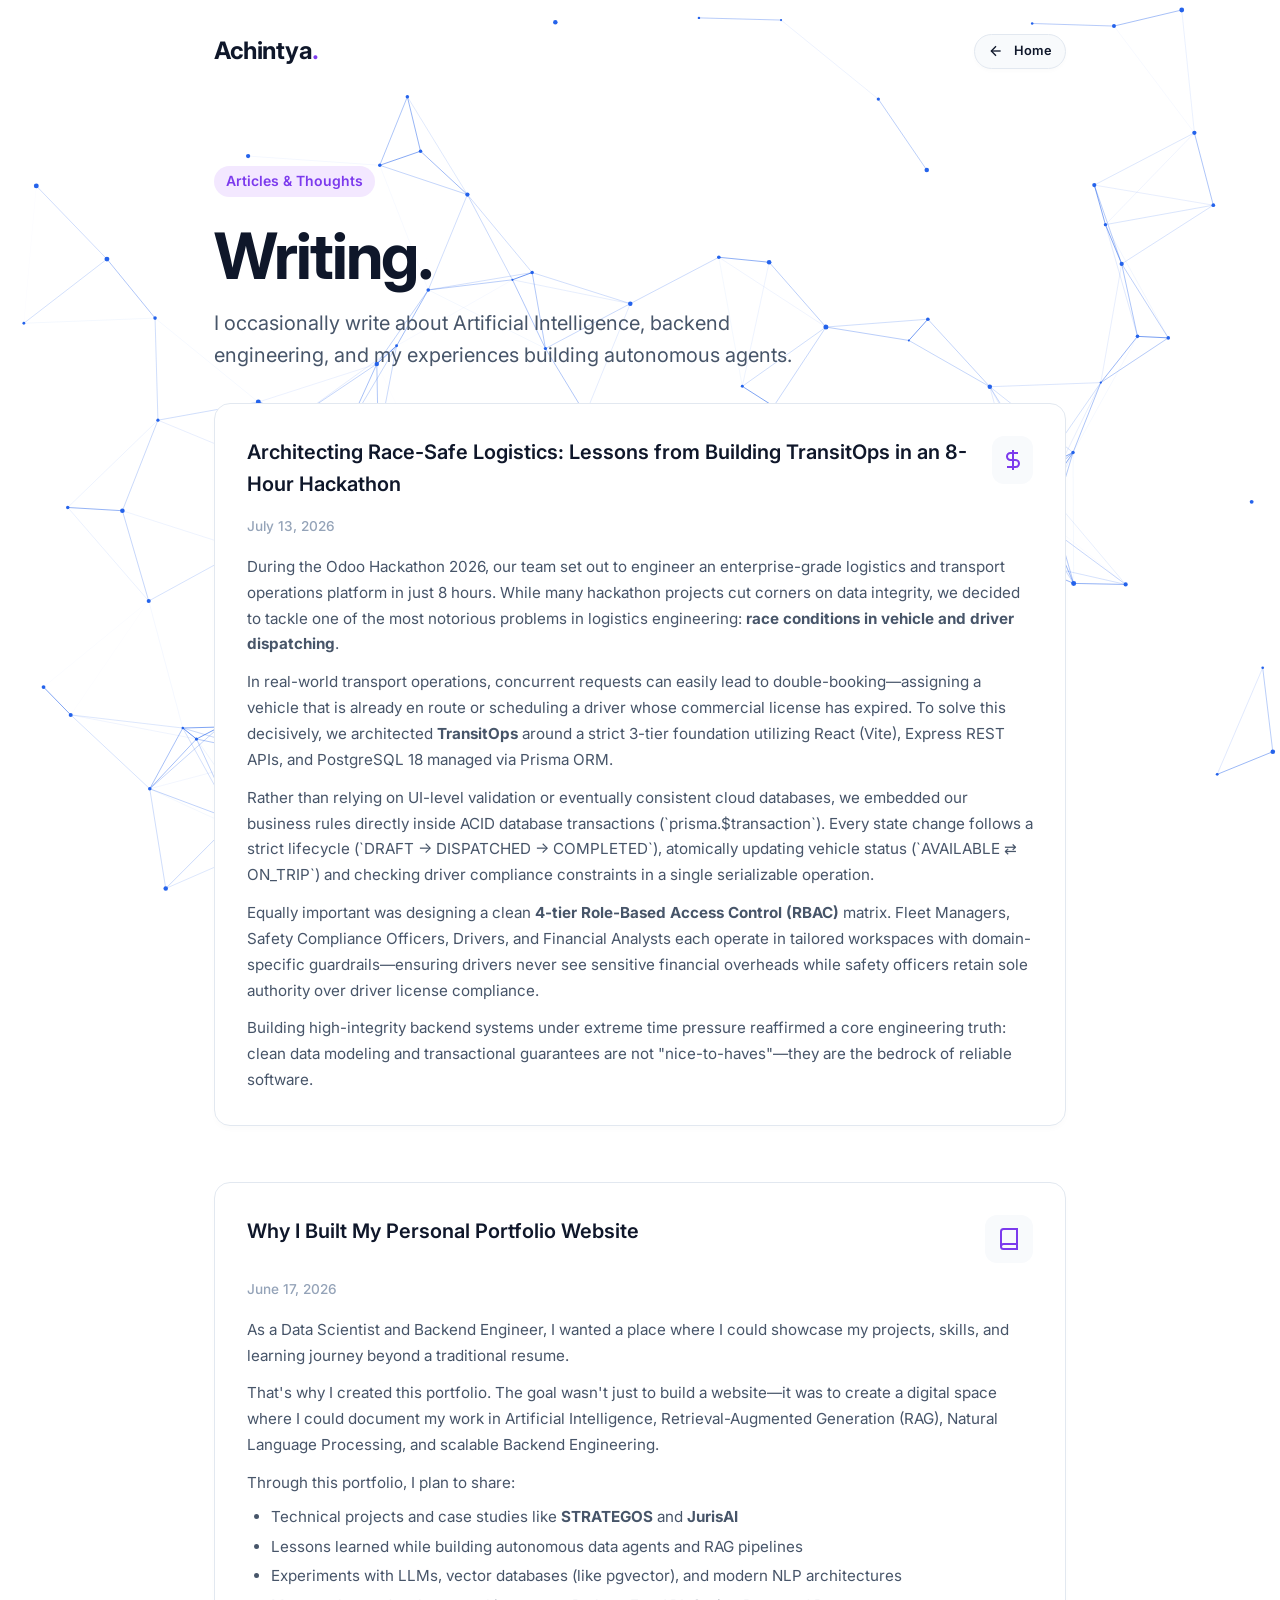
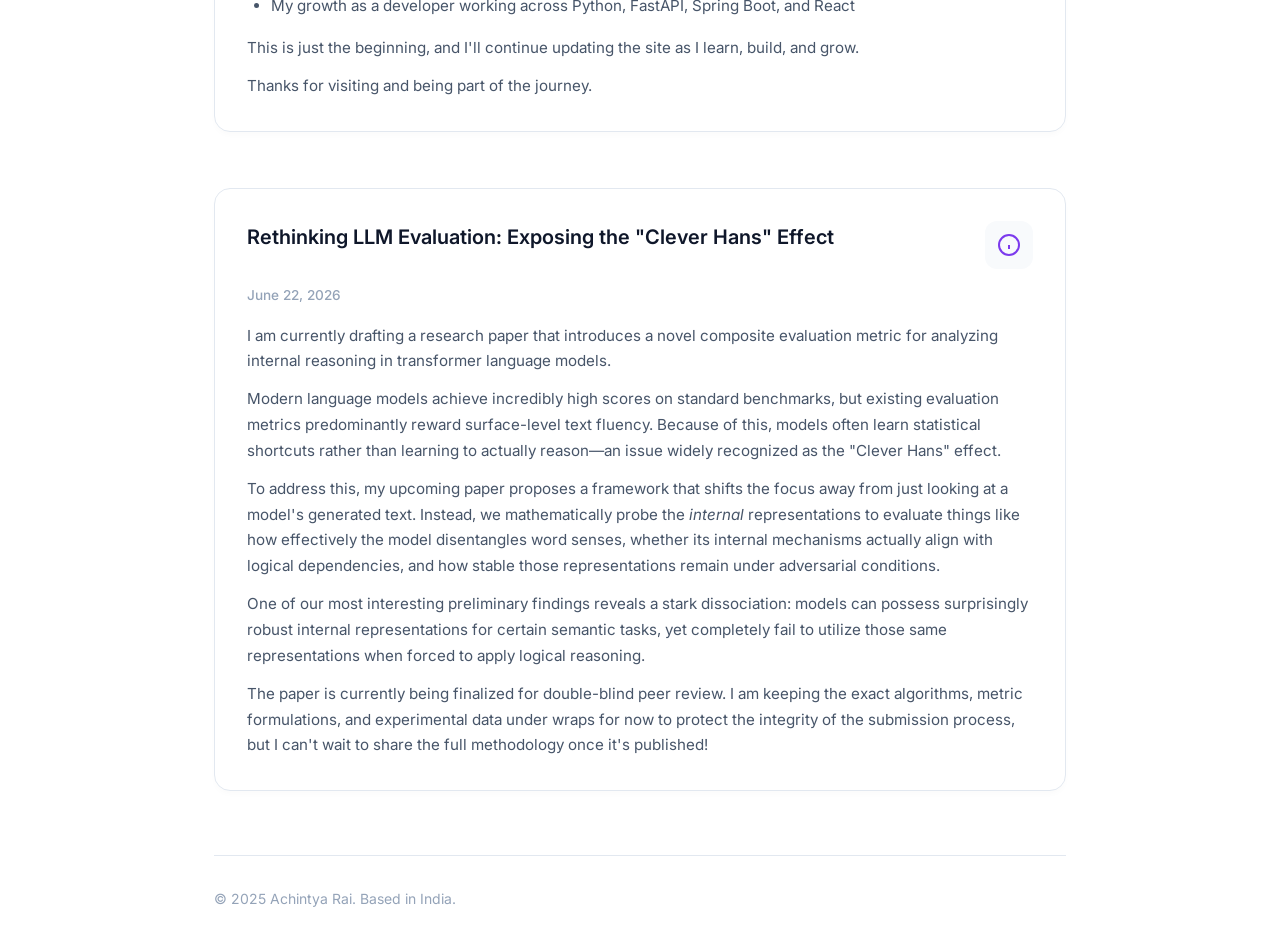
==== commit 3337850f: "feat: add blog post on Architecting Race-Safe Logistics with TransitOps" ====
--- a/blog.html
+++ b/blog.html
@@ -42,9 +42,29 @@
 
       <!-- Blog Posts Grid -->
       <section class="grid-2" style="margin-bottom: 4rem;">
-        
+
+        <!-- Post: TransitOps & Atomic State Machines -->
+        <div class="card fade-up" style="grid-column: 1 / -1;">
+          <div class="project-header">
+            <h3 class="project-title">Architecting Race-Safe Logistics: Lessons from Building TransitOps in an 8-Hour Hackathon</h3>
+            <div class="project-icon">
+              <svg width="24" height="24" viewBox="0 0 24 24" fill="none" stroke="currentColor" stroke-width="2"><path d="M12 2v20M17 5H9.5a3.5 3.5 0 0 0 0 7h5a3.5 3.5 0 0 1 0 7H6"></path></svg>
+            </div>
+          </div>
+          <div style="font-size: 0.85rem; color: var(--text-light); margin-bottom: 1rem; font-weight: 500;">
+            July 13, 2026
+          </div>
+          <div style="color: var(--text-muted); font-size: 0.95rem; line-height: 1.7;">
+            <p style="margin-bottom: 0.75rem;">During the Odoo Hackathon 2026, our team set out to engineer an enterprise-grade logistics and transport operations platform in just 8 hours. While many hackathon projects cut corners on data integrity, we decided to tackle one of the most notorious problems in logistics engineering: <strong>race conditions in vehicle and driver dispatching</strong>.</p>
+            <p style="margin-bottom: 0.75rem;">In real-world transport operations, concurrent requests can easily lead to double-booking—assigning a vehicle that is already en route or scheduling a driver whose commercial license has expired. To solve this decisively, we architected <strong>TransitOps</strong> around a strict 3-tier foundation utilizing React (Vite), Express REST APIs, and PostgreSQL 18 managed via Prisma ORM.</p>
+            <p style="margin-bottom: 0.75rem;">Rather than relying on UI-level validation or eventually consistent cloud databases, we embedded our business rules directly inside ACID database transactions (`prisma.$transaction`). Every state change follows a strict lifecycle (`DRAFT → DISPATCHED → COMPLETED`), atomically updating vehicle status (`AVAILABLE ⇄ ON_TRIP`) and checking driver compliance constraints in a single serializable operation.</p>
+            <p style="margin-bottom: 0.75rem;">Equally important was designing a clean <strong>4-tier Role-Based Access Control (RBAC)</strong> matrix. Fleet Managers, Safety Compliance Officers, Drivers, and Financial Analysts each operate in tailored workspaces with domain-specific guardrails—ensuring drivers never see sensitive financial overheads while safety officers retain sole authority over driver license compliance.</p>
+            <p>Building high-integrity backend systems under extreme time pressure reaffirmed a core engineering truth: clean data modeling and transactional guarantees are not "nice-to-haves"—they are the bedrock of reliable software.</p>
+          </div>
+        </div>
+
         <!-- Post 1 -->
-        <div class="card" style="grid-column: 1 / -1;">
+        <div class="card fade-up" style="grid-column: 1 / -1; margin-top: 2rem;">
           <div class="project-header">
             <h3 class="project-title">Why I Built My Personal Portfolio Website</h3>
             <div class="project-icon">
--- a/styles.css
+++ b/styles.css
@@ -126,13 +126,19 @@
     }
 
     .avatar {
-      width: 90px;
-      height: 90px;
+      width: 125px;
+      height: 125px;
       border-radius: 50%;
       object-fit: cover;
+      object-position: top center;
       margin-bottom: 1.5rem;
-      box-shadow: 0 4px 12px rgba(0,0,0,0.08);
-      border: 4px solid var(--bg);
+      box-shadow: 0 0 0 4px var(--bg), 0 0 0 6px var(--accent), 0 10px 25px -5px rgba(14, 165, 233, 0.25);
+      transition: transform 0.3s cubic-bezier(0.16, 1, 0.3, 1), box-shadow 0.3s ease;
+    }
+
+    .avatar:hover {
+      transform: scale(1.05) rotate(2deg);
+      box-shadow: 0 0 0 4px var(--bg), 0 0 0 7px var(--accent), 0 15px 30px -5px rgba(14, 165, 233, 0.4);
     }
 
     .card {
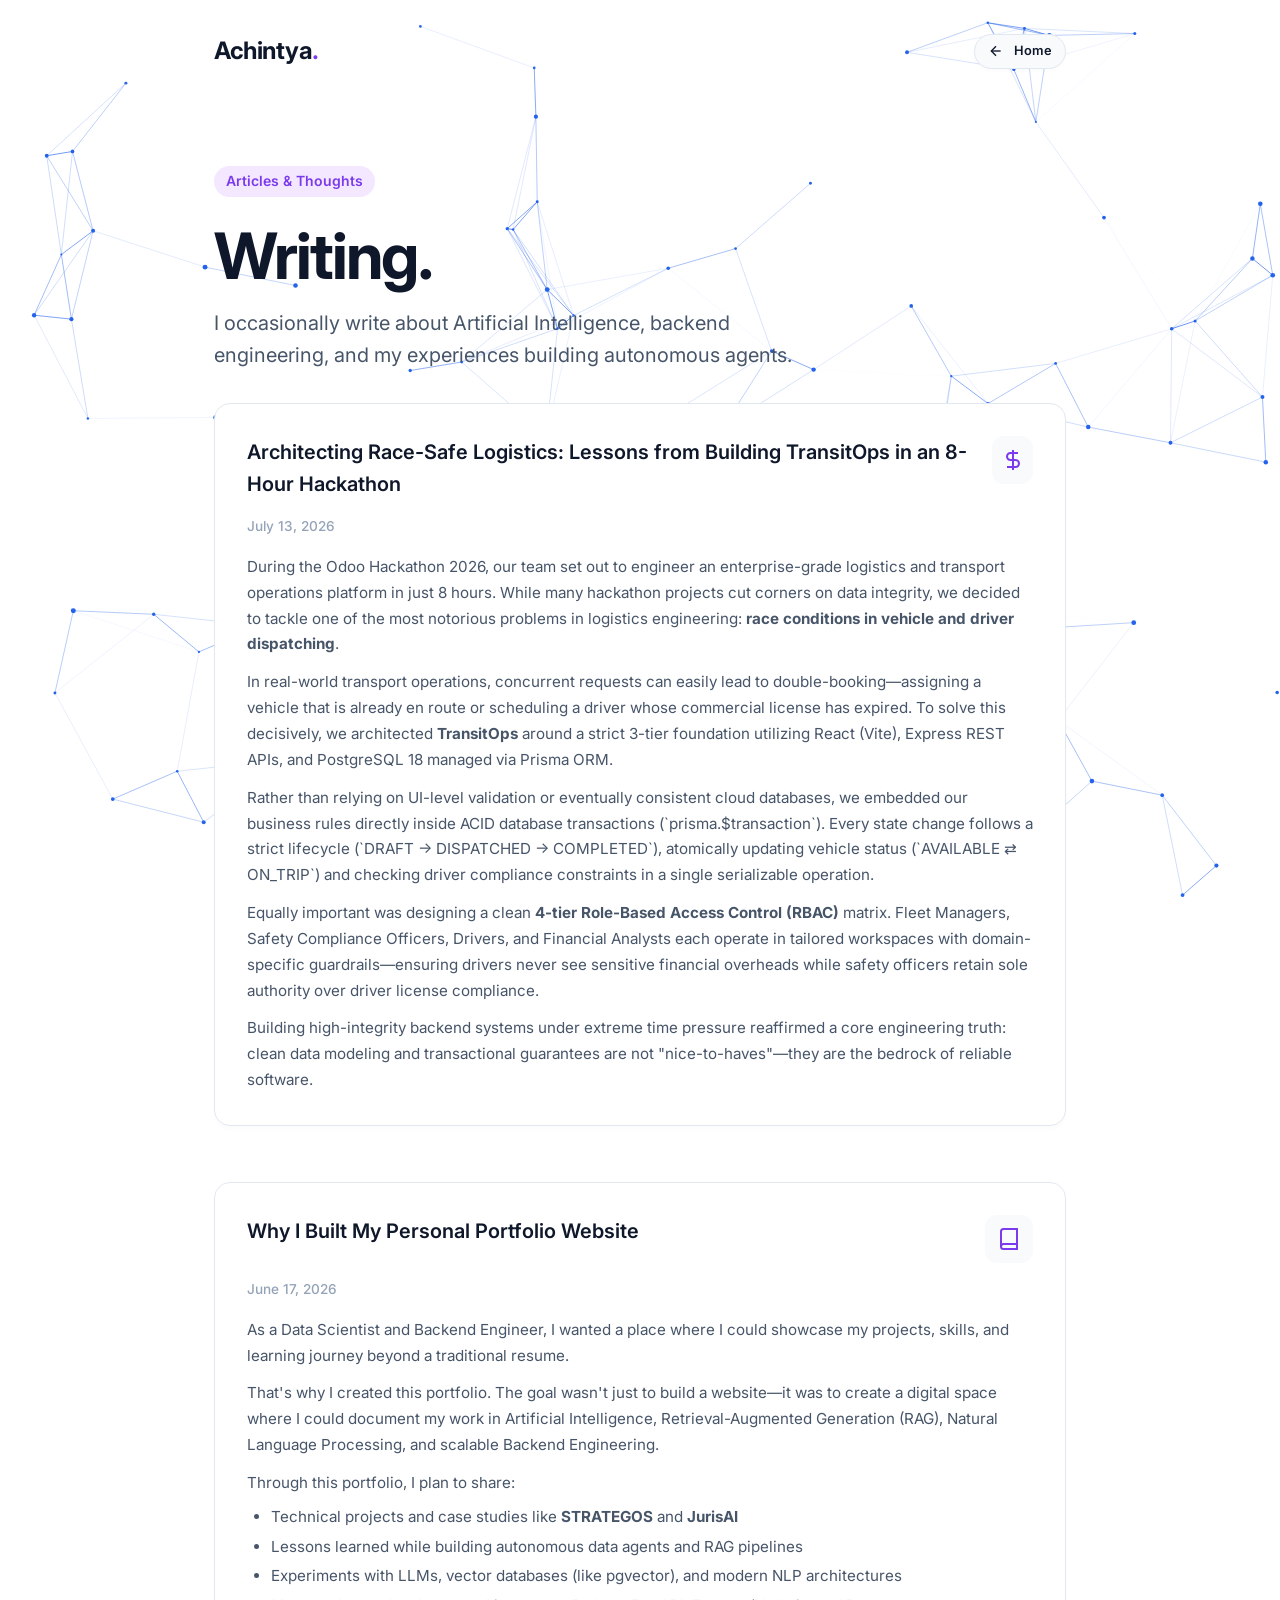
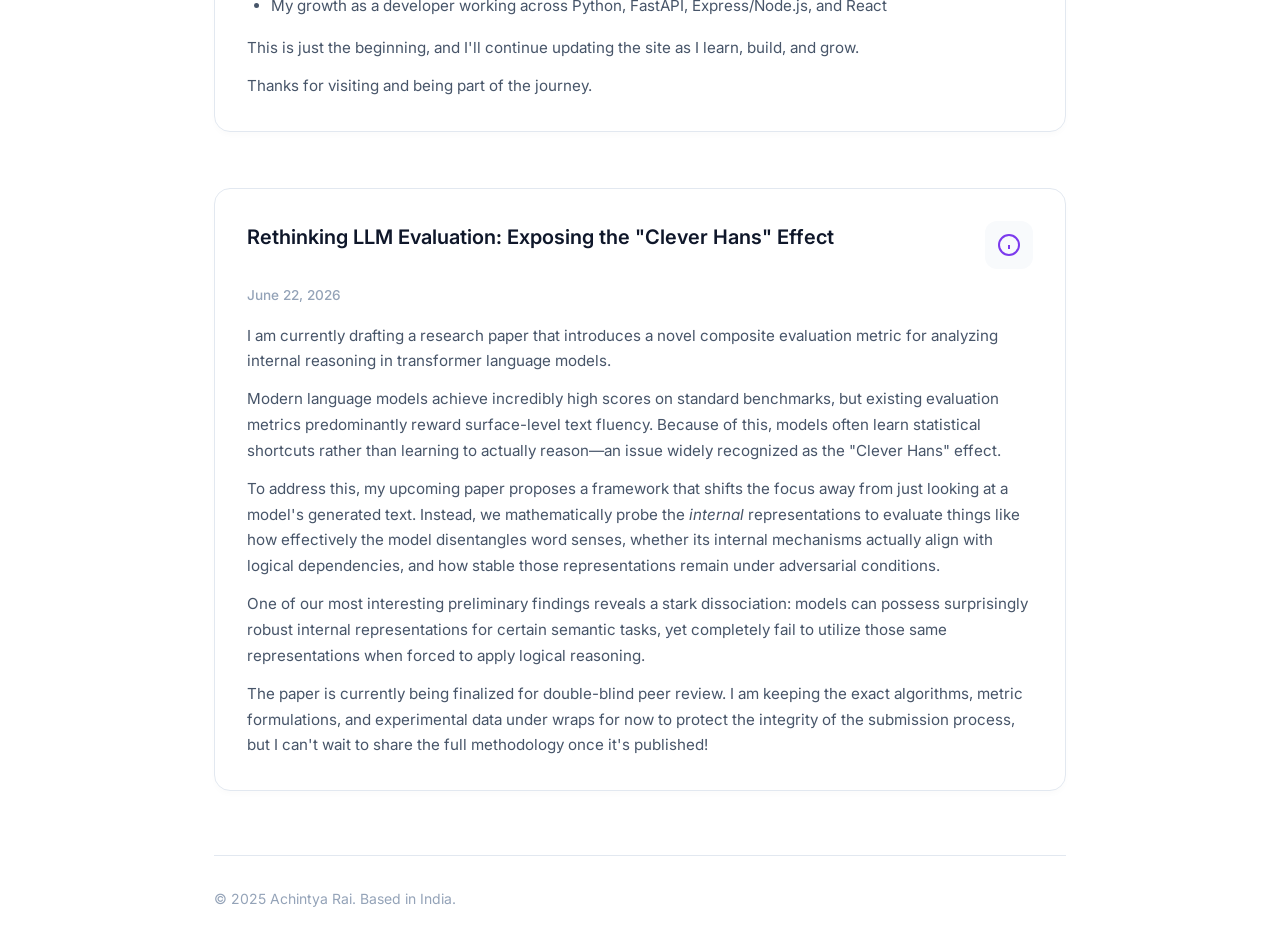
==== commit de88af0b: "docs: update STRATEGOS architecture references in portfolio" ====
--- a/blog.html
+++ b/blog.html
@@ -82,7 +82,7 @@
               <li style="margin-bottom: 0.25rem;">Technical projects and case studies like <strong>STRATEGOS</strong> and <strong>JurisAI</strong></li>
               <li style="margin-bottom: 0.25rem;">Lessons learned while building autonomous data agents and RAG pipelines</li>
               <li style="margin-bottom: 0.25rem;">Experiments with LLMs, vector databases (like pgvector), and modern NLP architectures</li>
-              <li style="margin-bottom: 0.25rem;">My growth as a developer working across Python, FastAPI, Spring Boot, and React</li>
+              <li style="margin-bottom: 0.25rem;">My growth as a developer working across Python, FastAPI, Express/Node.js, and React</li>
             </ul>
             <p style="margin-bottom: 0.75rem;">This is just the beginning, and I'll continue updating the site as I learn, build, and grow.</p>
             <p>Thanks for visiting and being part of the journey.</p>
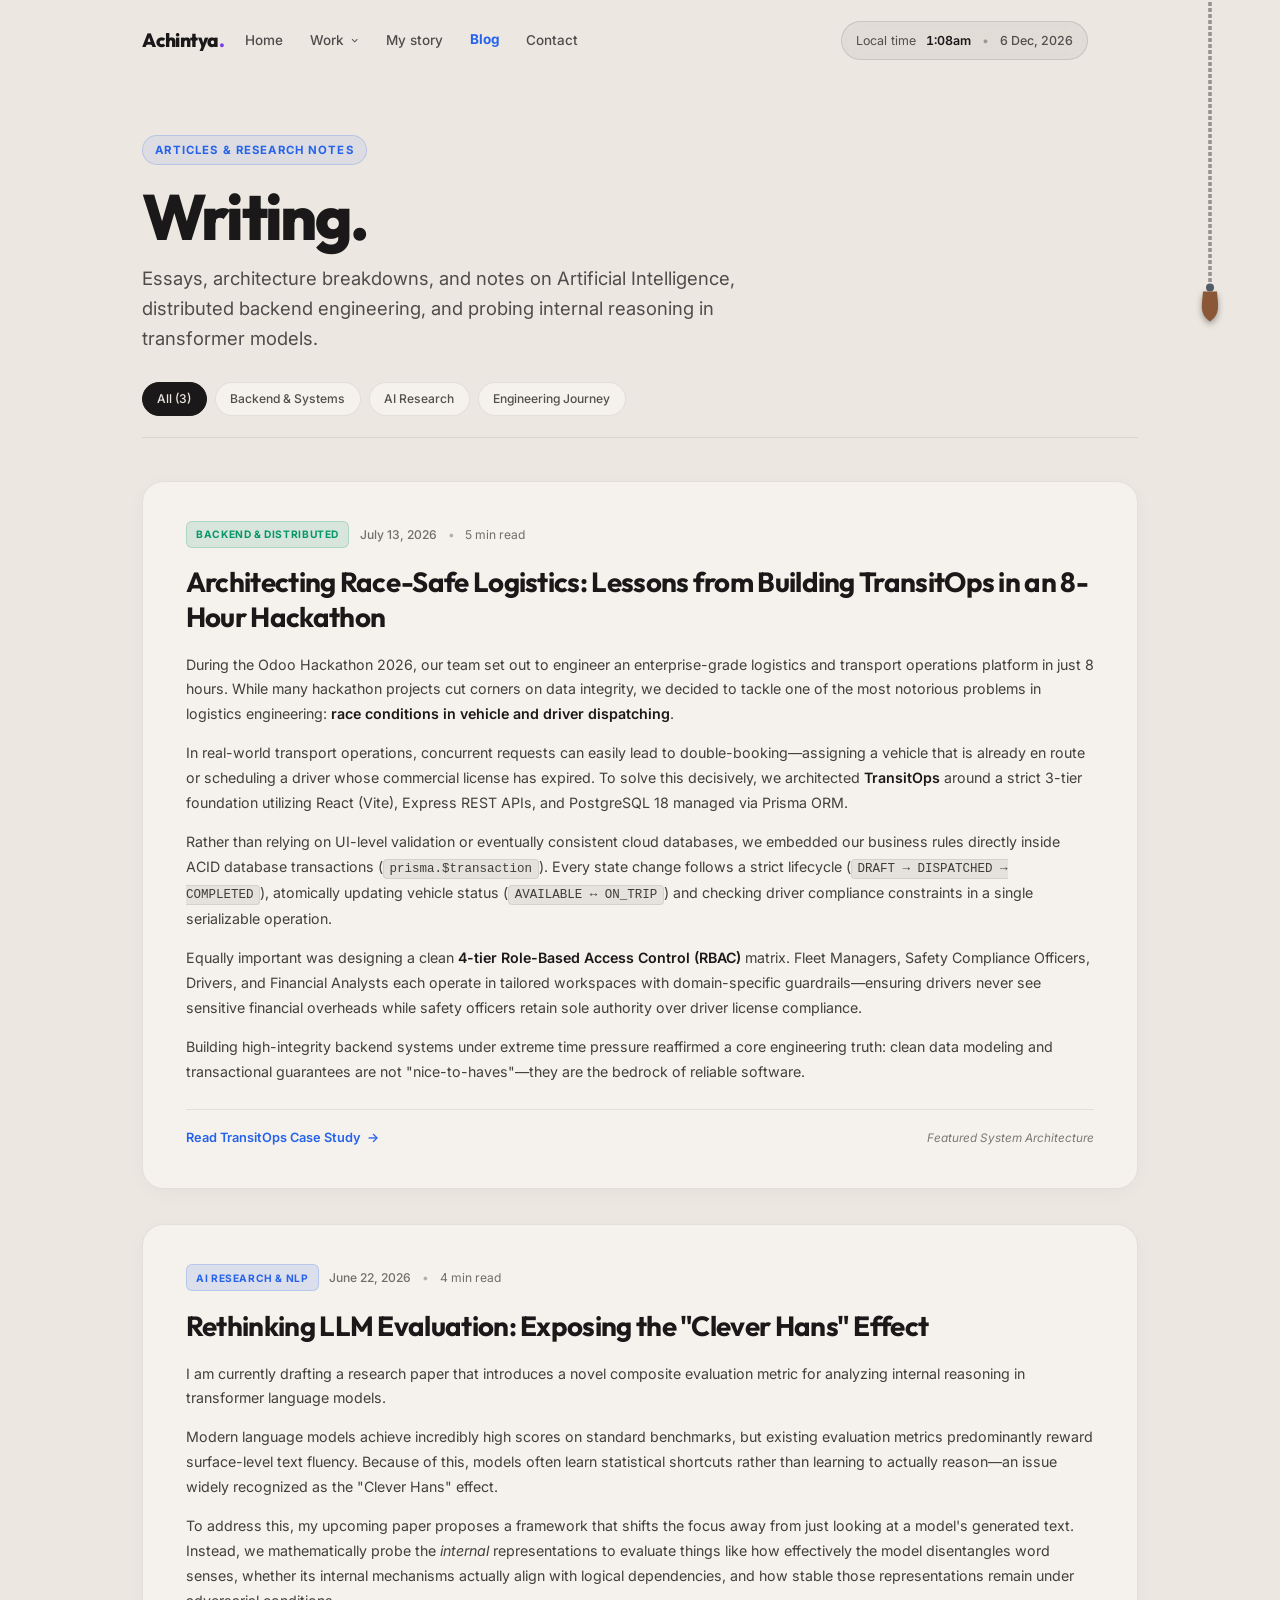
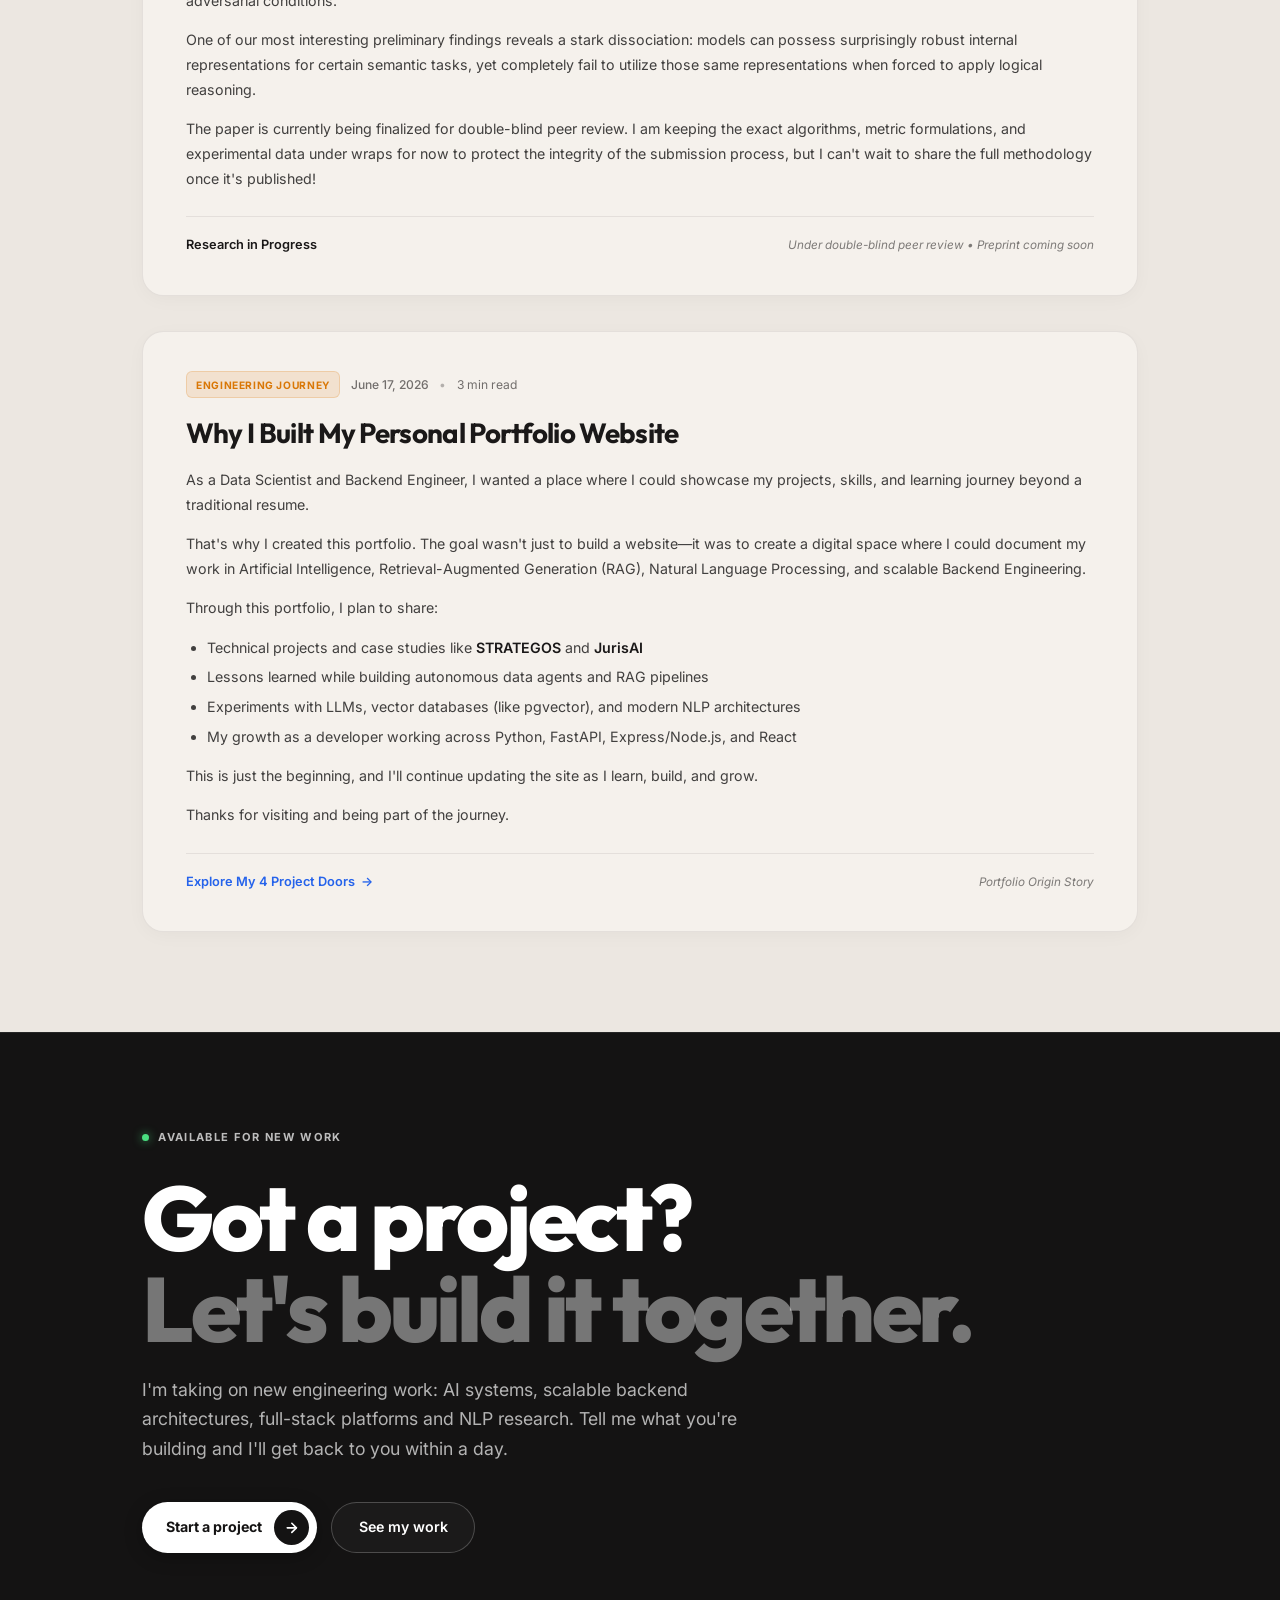
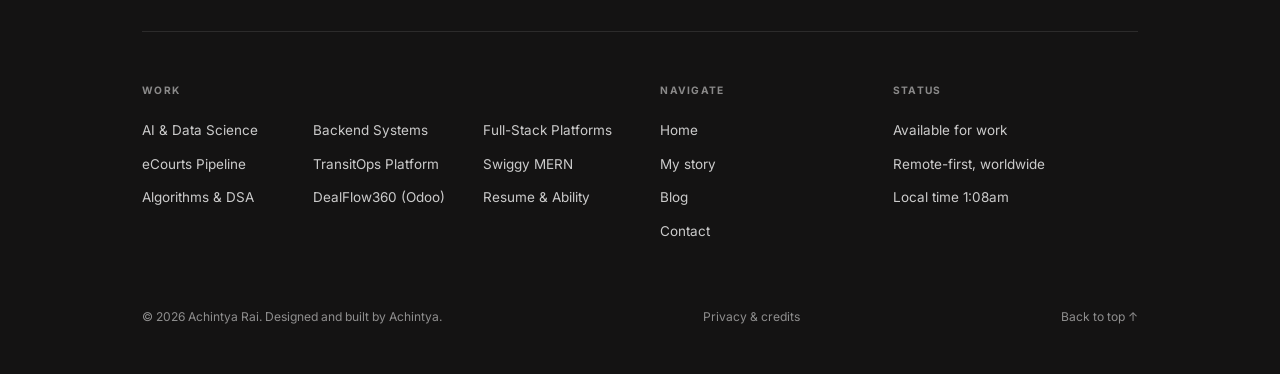
==== commit b6d2db11: "Revamp portfolio with 3D doors showcase, 3D project visuals, and Web3Forms contact form - Added 4 in" ====
--- a/blog.html
+++ b/blog.html
@@ -1,252 +1,2283 @@
 <!DOCTYPE html>
 <html lang="en">
 <head>
-  <meta charset="UTF-8" />
-  <meta name="viewport" content="width=device-width, initial-scale=1.0" />
-  <title>Blog - Achintya Rai</title>
-  <meta name="description" content="Blog and writings by Achintya Rai." />
-  <link rel="preconnect" href="https://fonts.googleapis.com" />
-  <link rel="preconnect" href="https://fonts.gstatic.com" crossorigin />
-  <link href="https://fonts.googleapis.com/css2?family=Inter:wght@300;400;500;600;700&display=swap" rel="stylesheet" />
-  <link rel="icon" href="favicon.svg" type="image/svg+xml">
-  <link rel="stylesheet" href="styles.css" />
-  <script src="https://cdnjs.cloudflare.com/ajax/libs/gsap/3.12.2/gsap.min.js"></script>
+<meta charset="UTF-8">
+<meta name="viewport" content="width=device-width, initial-scale=1.0">
+<title>Blog &amp; Writing — Achintya Rai</title>
+<meta name="description" content="Technical articles, research notes on transformer reasoning, and distributed backend systems architecture by Achintya Rai.">
+<link rel="preconnect" href="https://fonts.googleapis.com">
+<link rel="preconnect" href="https://fonts.gstatic.com" crossorigin>
+<link href="https://fonts.googleapis.com/css2?family=Outfit:wght@300;400;500;600;700;800&family=Inter:wght@300;400;500;600;700&display=swap" rel="stylesheet">
+<link rel="icon" href="favicon.svg" type="image/svg+xml">
+
+<style>
+/* =====================================================================
+   DESIGN TOKENS & SYSTEM VARIABLES (Cohesive with Portfolio)
+   ===================================================================== */
+:root {
+  --background: #ECE7E1;
+  --foreground: #1A1818;
+  --fg-rgb: 26, 24, 24;
+  --accent: #2563eb;
+  --surface: #F5F1EC;
+  --surface-2: #E8E2DA;
+  --surface-card: #FFFFFF;
+  --line: rgba(26, 24, 24, 0.08);
+  --line-strong: rgba(26, 24, 24, 0.16);
+  --chip-bg: rgba(26, 24, 24, 0.05);
+  --chip-bg-h: rgba(26, 24, 24, 0.1);
+  --chip-line: rgba(26, 24, 24, 0.12);
+  --btn-bg: #1A1818;
+  --btn-fg: #ECE7E1;
+  --btn-badge-bg: #E8E2DA;
+  --btn-badge-fg: #1A1818;
+  --outline-h: rgba(26, 24, 24, 0.08);
+  --font: 'Outfit', 'Inter', -apple-system, BlinkMacSystemFont, "Segoe UI", Roboto, sans-serif;
+  --font-body: 'Inter', -apple-system, BlinkMacSystemFont, "Segoe UI", Roboto, sans-serif;
+  --font-mono: ui-monospace, 'SF Mono', Menlo, Monaco, Consolas, monospace;
+  --container-shell: 76rem;
+  --radius-control: 9999px;
+  --radius-card: 1.5rem;
+  --radius-badge: 0.5rem;
+  --e-soft: cubic-bezier(0.16, 1, 0.3, 1);
+  color-scheme: light;
+}
+
+:root[data-mode="dark"] {
+  --background: #1A1818;
+  --foreground: #E8E4E0;
+  --fg-rgb: 232, 228, 224;
+  --accent: #3b82f6;
+  --surface: #262222;
+  --surface-2: #302A2A;
+  --surface-card: #221F1F;
+  --line: rgba(232, 228, 224, 0.08);
+  --line-strong: rgba(232, 228, 224, 0.16);
+  --chip-bg: rgba(196, 176, 176, 0.08);
+  --chip-bg-h: rgba(196, 176, 176, 0.16);
+  --chip-line: rgba(196, 176, 176, 0.16);
+  --btn-bg: #E8E4E0;
+  --btn-fg: #1A1818;
+  --btn-badge-bg: #1A1818;
+  --btn-badge-fg: #E8E4E0;
+  --outline-h: rgba(196, 176, 176, 0.08);
+  color-scheme: dark;
+}
+
+* { box-sizing: border-box; margin: 0; padding: 0; }
+html {
+  font-size: 16px;
+  -webkit-font-smoothing: antialiased;
+  background: var(--background);
+  scroll-behavior: smooth;
+  overflow-x: clip;
+}
+@media (max-width: 1920px) { html { font-size: 0.833333vw; } }
+@media (max-width: 1440px) { html { font-size: 1.111111vw; } }
+@media (max-width: 1024px) { html { font-size: 1.5625vw; } }
+@media (max-width: 640px) { html { font-size: 4.444444vw; } }
+
+body {
+  background: var(--background);
+  color: var(--foreground);
+  font-family: var(--font-body);
+  line-height: 1.6;
+  min-height: 100vh;
+  display: flex;
+  flex-direction: column;
+  transition: background 0.35s ease, color 0.35s ease;
+}
+
+a { color: inherit; text-decoration: none; }
+button { font: inherit; color: inherit; background: none; border: none; cursor: pointer; }
+ul, ol { list-style: none; }
+img { display: block; max-width: 100%; }
+.tnum { font-variant-numeric: tabular-nums; }
+
+.shell {
+  max-width: var(--container-shell);
+  margin-inline: auto;
+  padding-inline: 1rem;
+  width: 100%;
+}
+@media (min-width: 640px) { .shell { padding-inline: 2rem; } }
+@media (min-width: 1024px) { .shell { padding-inline: 3rem; } }
+
+/* =====================================================================
+   HEADER & NAVBAR (Matching Index Exactly)
+   ===================================================================== */
+.hdr {
+  position: fixed;
+  inset-inline: 0;
+  top: 0;
+  z-index: 50;
+  transition: background 0.35s ease, box-shadow 0.35s ease;
+}
+.hdr.stuck {
+  background: var(--background);
+  box-shadow: 0 1px 0 rgba(var(--fg-rgb), 0.08);
+  -webkit-backdrop-filter: blur(12px);
+  backdrop-filter: blur(12px);
+}
+.hdr__in {
+  display: flex;
+  align-items: center;
+  justify-content: space-between;
+  gap: 1.5rem;
+  padding-block: 1.25rem;
+}
+@media (min-width: 640px) { .hdr__in { padding-block: 1.5rem; } }
+
+.brand {
+  display: inline-flex;
+  align-items: baseline;
+  font-family: var(--font);
+  font-size: 1.35rem;
+  font-weight: 800;
+  letter-spacing: -0.03em;
+  color: var(--foreground);
+  text-decoration: none;
+  transition: opacity 0.2s ease, transform 0.2s ease;
+  flex-shrink: 0;
+}
+@media (max-width: 640px) { .brand { font-size: 1.15rem; } }
+.brand:hover {
+  opacity: 0.85;
+  transform: translateY(-1px);
+}
+.brand__dot {
+  color: #7c3aed;
+  font-weight: 800;
+}
+
+.nav {
+  display: none;
+}
+@media (min-width: 1024px) {
+  .nav {
+    display: flex;
+    align-items: center;
+    gap: 1.85rem;
+    font-size: 0.95rem;
+    white-space: nowrap;
+  }
+}
+.nav__link {
+  display: inline-flex;
+  align-items: center;
+  color: var(--foreground);
+  opacity: 0.75;
+  font-weight: 500;
+  text-decoration: none;
+  transition: opacity 0.2s, transform 0.2s, color 0.2s;
+  cursor: pointer;
+}
+.nav__link:hover, .nav__link.active {
+  opacity: 1;
+  transform: translateY(-1px);
+}
+.nav__link.active {
+  font-weight: 700;
+  color: var(--accent);
+}
+
+/* Work Dropdown */
+.nav__drop-wrap {
+  position: relative;
+  display: inline-flex;
+  align-items: center;
+}
+.nav__drop-btn {
+  background: transparent;
+  border: none;
+  font: inherit;
+  color: inherit;
+  cursor: pointer;
+  padding: 0;
+  display: inline-flex;
+  align-items: center;
+  gap: 0.35rem;
+  opacity: 0.75;
+  font-weight: 500;
+  transition: opacity 0.2s, transform 0.2s;
+}
+.nav__drop-wrap:hover .nav__drop-btn,
+.nav__drop-wrap.open .nav__drop-btn {
+  opacity: 1;
+  transform: translateY(-1px);
+}
+.nav__chevron {
+  width: 0.8rem;
+  height: 0.8rem;
+  transition: transform 0.25s var(--e-soft);
+}
+.nav__drop-wrap:hover .nav__chevron,
+.nav__drop-wrap.open .nav__chevron {
+  transform: rotate(180deg);
+}
+
+.nav__dropdown {
+  position: absolute;
+  top: calc(100% + 0.85rem);
+  left: 50%;
+  transform: translateX(-50%) translateY(8px);
+  width: 20.5rem;
+  background: var(--surface);
+  border: 1px solid var(--line);
+  border-radius: 1.25rem;
+  padding: 0.75rem;
+  box-shadow: 0 20px 45px -10px rgba(0, 0, 0, 0.25), 0 0 0 1px rgba(255, 255, 255, 0.06);
+  opacity: 0;
+  visibility: hidden;
+  pointer-events: none;
+  transition: opacity 0.25s var(--e-soft), transform 0.25s var(--e-soft), visibility 0.25s;
+  z-index: 100;
+  -webkit-backdrop-filter: blur(16px);
+  backdrop-filter: blur(16px);
+}
+.nav__dropdown::before {
+  content: '';
+  position: absolute;
+  top: -0.9rem;
+  left: 0;
+  right: 0;
+  height: 0.9rem;
+}
+.nav__drop-wrap:hover .nav__dropdown,
+.nav__drop-wrap.open .nav__dropdown,
+.nav__dropdown:hover {
+  opacity: 1;
+  visibility: visible;
+  pointer-events: auto;
+  transform: translateX(-50%) translateY(0);
+}
+.nav__dropdown-head {
+  display: flex;
+  align-items: center;
+  justify-content: space-between;
+  padding: 0.35rem 0.5rem 0.65rem;
+  border-bottom: 1px solid var(--line);
+  margin-bottom: 0.4rem;
+}
+.nav__dropdown-title {
+  font-size: 0.7rem;
+  text-transform: uppercase;
+  letter-spacing: 0.08em;
+  font-weight: 700;
+  color: rgba(var(--fg-rgb), 0.5);
+}
+.nav__dropdown-all {
+  font-size: 0.75rem;
+  font-weight: 600;
+  color: var(--accent);
+  text-decoration: none;
+  transition: opacity 0.2s;
+}
+.nav__dropdown-all:hover { opacity: 0.8; }
+.nav__dropdown-list {
+  display: flex;
+  flex-direction: column;
+  gap: 0.25rem;
+}
+.nav__dropdown-item {
+  display: flex;
+  align-items: center;
+  gap: 0.75rem;
+  padding: 0.65rem 0.75rem;
+  border-radius: 0.75rem;
+  text-decoration: none;
+  color: var(--foreground);
+  transition: background 0.2s var(--e-soft), transform 0.2s var(--e-soft);
+}
+.nav__dropdown-item:hover {
+  background: rgba(var(--fg-rgb), 0.06);
+  transform: translateX(2px);
+}
+.item__door {
+  display: inline-grid;
+  place-items: center;
+  width: 1.85rem;
+  height: 1.85rem;
+  border-radius: 8px;
+  background: var(--dcolor, #222);
+  color: #fff;
+  font-size: 0.7rem;
+  font-family: var(--font-mono);
+  font-weight: 700;
+  box-shadow: 0 2px 6px rgba(0,0,0,0.18);
+  flex-shrink: 0;
+}
+.item__info {
+  display: flex;
+  flex-direction: column;
+  gap: 0.1rem;
+  flex: 1;
+}
+.item__info b {
+  font-size: 0.875rem;
+  font-weight: 600;
+  line-height: 1.2;
+}
+.item__info small {
+  font-size: 0.75rem;
+  color: rgba(var(--fg-rgb), 0.6);
+}
+.item__arrow {
+  font-size: 0.9rem;
+  opacity: 0.4;
+  transition: opacity 0.2s, transform 0.2s;
+}
+.nav__dropdown-item:hover .item__arrow {
+  opacity: 1;
+  transform: translate(2px, -2px);
+}
+
+.hdr__right {
+  display: flex;
+  align-items: center;
+  gap: 0.75rem;
+  margin-left: auto;
+  /* Space for hanging pull cord */
+  padding-right: 3.5rem;
+}
+@media (max-width: 1023.98px) {
+  .hdr__right { padding-right: 2.8rem; gap: 0.6rem; }
+}
+@media (max-width: 640px) {
+  .hdr__right { padding-right: 2.2rem; gap: 0.45rem; }
+}
+
+.nav-toggle {
+  display: flex;
+  align-items: center;
+  justify-content: center;
+  flex-shrink: 0;
+  width: 2.5rem;
+  height: 2.5rem;
+  border-radius: 50%;
+  background: var(--surface);
+  border: 1px solid var(--line);
+  color: var(--foreground);
+  cursor: pointer;
+  padding: 0;
+  transition: background 0.2s, transform 0.2s;
+}
+@media (max-width: 640px) {
+  .nav-toggle { width: 2.2rem; height: 2.2rem; }
+}
+@media (min-width: 1024px) {
+  .nav-toggle { display: none; }
+}
+.nav-toggle:hover {
+  background: var(--btn-bg);
+  color: var(--btn-fg);
+}
+.nav-toggle svg {
+  width: 1.2rem;
+  height: 1.2rem;
+}
+
+/* Mobile Navigation Drawer */
+.mob-menu {
+  position: fixed;
+  inset: 0;
+  z-index: 120;
+  display: flex;
+  visibility: hidden;
+  opacity: 0;
+  pointer-events: none;
+  transition: opacity 0.25s ease, visibility 0.25s ease;
+}
+.mob-menu.open {
+  visibility: visible;
+  opacity: 1;
+  pointer-events: auto;
+}
+.mob-menu__backdrop {
+  position: absolute;
+  inset: 0;
+  background: rgba(0, 0, 0, 0.65);
+  -webkit-backdrop-filter: blur(8px);
+  backdrop-filter: blur(8px);
+}
+.mob-menu__panel {
+  position: relative;
+  margin-left: auto;
+  width: min(85vw, 360px);
+  height: 100%;
+  background: var(--surface);
+  border-left: 1px solid var(--line);
+  padding: 1.75rem 1.5rem;
+  display: flex;
+  flex-direction: column;
+  gap: 1.25rem;
+  transform: translateX(100%);
+  transition: transform 0.32s cubic-bezier(0.16, 1, 0.3, 1);
+  overflow-y: auto;
+  box-shadow: -15px 0 35px rgba(0, 0, 0, 0.35);
+}
+.mob-menu.open .mob-menu__panel {
+  transform: translateX(0);
+}
+.mob-menu__head {
+  display: flex;
+  align-items: center;
+  justify-content: space-between;
+  padding-bottom: 0.75rem;
+  border-bottom: 1px solid var(--line);
+}
+.mob-menu__close {
+  background: transparent;
+  border: 1px solid var(--line);
+  color: var(--foreground);
+  width: 2.25rem;
+  height: 2.25rem;
+  border-radius: 50%;
+  font-size: 1.1rem;
+  cursor: pointer;
+  display: grid;
+  place-items: center;
+  transition: background 0.2s, color 0.2s;
+}
+.mob-menu__close:hover {
+  background: var(--btn-bg);
+  color: var(--btn-fg);
+}
+.mob-menu__list {
+  list-style: none;
+  display: flex;
+  flex-direction: column;
+  gap: 0.35rem;
+  margin: 0;
+  padding: 0;
+}
+.mob-menu__list a {
+  display: flex;
+  align-items: center;
+  gap: 0.75rem;
+  font-size: 0.95rem;
+  font-weight: 500;
+  color: var(--foreground);
+  text-decoration: none;
+  padding: 0.6rem 0.75rem;
+  border-radius: 0.75rem;
+  transition: background 0.2s, transform 0.2s;
+}
+.mob-menu__list a:hover {
+  background: rgba(var(--fg-rgb), 0.08);
+  transform: translateX(3px);
+}
+.mob-menu__section-label {
+  font-size: 0.7rem;
+  text-transform: uppercase;
+  letter-spacing: 0.08em;
+  font-weight: 700;
+  color: rgba(var(--fg-rgb), 0.5);
+  padding: 0.75rem 0.75rem 0.25rem;
+}
+.mob-menu__divider {
+  height: 1px;
+  background: var(--line);
+  margin-block: 0.35rem;
+}
+.mob-menu__socials {
+  margin-top: auto;
+  display: flex;
+  flex-wrap: wrap;
+  gap: 0.75rem;
+  padding-top: 1rem;
+  border-top: 1px solid var(--line);
+}
+.mob-menu__socials a {
+  display: inline-flex;
+  align-items: center;
+  gap: 0.35rem;
+  font-size: 0.85rem;
+  font-weight: 600;
+  color: var(--accent);
+  text-decoration: none;
+  padding: 0.4rem 0.75rem;
+  background: rgba(var(--fg-rgb), 0.05);
+  border: 1px solid var(--line);
+  border-radius: 999px;
+  transition: background 0.2s, color 0.2s;
+}
+.mob-menu__socials a:hover {
+  background: var(--accent);
+  color: #fff;
+}
+
+.chip {
+  border: 1px solid var(--chip-line);
+  background: var(--chip-bg);
+  -webkit-backdrop-filter: blur(8px);
+  backdrop-filter: blur(8px);
+  border-radius: var(--radius-control);
+}
+.clock {
+  display: flex;
+  white-space: nowrap;
+  align-items: center;
+  gap: 0.75rem;
+  padding: 0.6rem 1rem;
+  font-size: 0.875rem;
+  color: rgba(var(--fg-rgb), 0.72);
+}
+.clock__time {
+  font-weight: 600;
+  color: var(--foreground);
+}
+.clock__sep {
+  color: rgba(var(--fg-rgb), 0.35);
+}
+.clock__date {
+  font-weight: 500;
+}
+@media (max-width: 640px) {
+  .clock { font-size: 0.75rem; padding: 0.35rem 0.55rem; }
+  .clock__lbl, .clock__date, .clock__sep { display: none; }
+}
+
+/* =====================================================================
+   HANGING VERLET PHYSICS PULL CORD
+   ===================================================================== */
+.cord {
+  position: fixed;
+  top: 0;
+  right: 0;
+  width: min(100%, 340px);
+  height: 520px;
+  z-index: 100;
+  pointer-events: none;
+  overflow: hidden;
+}
+.cord__cv {
+  position: absolute;
+  top: 0;
+  right: 0;
+  display: block;
+}
+.cord__hit {
+  position: absolute;
+  top: 0;
+  left: 0;
+  width: 44px;
+  height: 56px;
+  margin-left: -22px;
+  margin-top: -20px;
+  border-radius: 20px;
+  cursor: grab;
+  pointer-events: auto;
+  background: transparent;
+  outline: none;
+  border: none;
+  -webkit-tap-highlight-color: transparent;
+}
+.cord__hit:active, .cord.dragging .cord__hit {
+  cursor: grabbing;
+}
+.cord.dragging { cursor: grabbing; }
+
+/* =====================================================================
+   BLOG HERO & MAIN SECTION
+   ===================================================================== */
+.blog-main {
+  flex: 1;
+  padding-top: 8rem;
+  padding-bottom: 5rem;
+}
+@media (min-width: 768px) {
+  .blog-main { padding-top: 9.5rem; padding-bottom: 7rem; }
+}
+
+.blog-hero {
+  margin-bottom: 3rem;
+}
+.blog-hero__eyebrow {
+  display: inline-flex;
+  align-items: center;
+  gap: 0.5rem;
+  font-size: 0.8rem;
+  font-weight: 700;
+  letter-spacing: 0.1em;
+  text-transform: uppercase;
+  color: var(--accent);
+  background: rgba(37, 99, 235, 0.08);
+  padding: 0.35rem 0.85rem;
+  border-radius: var(--radius-control);
+  margin-bottom: 1.25rem;
+  border: 1px solid rgba(37, 99, 235, 0.2);
+}
+:root[data-mode="dark"] .blog-hero__eyebrow {
+  background: rgba(59, 130, 246, 0.12);
+  border-color: rgba(59, 130, 246, 0.25);
+}
+.blog-hero__title {
+  font-family: var(--font);
+  font-size: clamp(2.5rem, 6vw, 4.5rem);
+  font-weight: 800;
+  line-height: 1.05;
+  letter-spacing: -0.04em;
+  margin-bottom: 1rem;
+}
+.blog-hero__lead {
+  font-size: clamp(1.05rem, 2vw, 1.3rem);
+  color: rgba(var(--fg-rgb), 0.75);
+  max-width: 44rem;
+  line-height: 1.6;
+}
+
+/* Category Filters */
+.blog-filters {
+  display: flex;
+  flex-wrap: wrap;
+  gap: 0.6rem;
+  margin-top: 2rem;
+  margin-bottom: 2.5rem;
+  padding-bottom: 1.5rem;
+  border-bottom: 1px solid var(--line);
+}
+.filter-btn {
+  font-size: 0.85rem;
+  font-weight: 500;
+  padding: 0.45rem 1rem;
+  border-radius: var(--radius-control);
+  background: var(--surface);
+  border: 1px solid var(--line);
+  color: rgba(var(--fg-rgb), 0.75);
+  transition: all 0.2s var(--e-soft);
+  cursor: pointer;
+}
+.filter-btn:hover {
+  background: var(--surface-2);
+  color: var(--foreground);
+  transform: translateY(-1px);
+}
+.filter-btn.active {
+  background: var(--btn-bg);
+  color: var(--btn-fg);
+  border-color: var(--btn-bg);
+}
+
+/* =====================================================================
+   BLOG ARTICLES LIST & CARDS
+   ===================================================================== */
+.articles-stack {
+  display: flex;
+  flex-direction: column;
+  gap: 2.5rem;
+}
+
+.article-card {
+  position: relative;
+  background: var(--surface);
+  border: 1px solid var(--line);
+  border-radius: var(--radius-card);
+  padding: 2rem;
+  transition: transform 0.3s var(--e-soft), box-shadow 0.3s var(--e-soft), border-color 0.3s ease;
+  box-shadow: 0 4px 20px -2px rgba(0, 0, 0, 0.04);
+}
+@media (min-width: 768px) {
+  .article-card { padding: 2.75rem 3rem; }
+}
+.article-card:hover {
+  transform: translateY(-3px);
+  border-color: var(--line-strong);
+  box-shadow: 0 16px 36px -8px rgba(0, 0, 0, 0.1);
+}
+
+.article-meta {
+  display: flex;
+  flex-wrap: wrap;
+  align-items: center;
+  gap: 0.75rem;
+  margin-bottom: 1.25rem;
+  font-size: 0.85rem;
+}
+.meta-tag {
+  display: inline-flex;
+  align-items: center;
+  font-size: 0.72rem;
+  font-weight: 700;
+  letter-spacing: 0.06em;
+  text-transform: uppercase;
+  padding: 0.3rem 0.65rem;
+  border-radius: 6px;
+  background: rgba(var(--tag-rgb, 37, 99, 235), 0.12);
+  color: rgb(var(--tag-rgb, 37, 99, 235));
+  border: 1px solid rgba(var(--tag-rgb, 37, 99, 235), 0.2);
+}
+.meta-date {
+  color: rgba(var(--fg-rgb), 0.6);
+  font-weight: 500;
+}
+.meta-sep {
+  color: rgba(var(--fg-rgb), 0.3);
+}
+.meta-read {
+  color: rgba(var(--fg-rgb), 0.6);
+}
+
+.article-title {
+  font-family: var(--font);
+  font-size: clamp(1.4rem, 2.5vw, 1.95rem);
+  font-weight: 700;
+  line-height: 1.25;
+  letter-spacing: -0.025em;
+  margin-bottom: 1.25rem;
+  color: var(--foreground);
+}
+
+.article-body {
+  font-size: 1rem;
+  line-height: 1.75;
+  color: rgba(var(--fg-rgb), 0.82);
+}
+.article-body p {
+  margin-bottom: 1rem;
+}
+.article-body p:last-child {
+  margin-bottom: 0;
+}
+.article-body strong {
+  color: var(--foreground);
+  font-weight: 600;
+}
+.article-body code {
+  font-family: var(--font-mono);
+  font-size: 0.88em;
+  background: rgba(var(--fg-rgb), 0.07);
+  padding: 0.15rem 0.4rem;
+  border-radius: 4px;
+  border: 1px solid var(--line);
+}
+.article-body ul {
+  list-style: disc;
+  margin-left: 1.5rem;
+  margin-bottom: 1rem;
+}
+.article-body li {
+  margin-bottom: 0.35rem;
+}
+
+.article-action {
+  margin-top: 1.75rem;
+  padding-top: 1.25rem;
+  border-top: 1px solid var(--line);
+  display: flex;
+  align-items: center;
+  justify-content: space-between;
+  flex-wrap: wrap;
+  gap: 1rem;
+}
+.article-link {
+  display: inline-flex;
+  align-items: center;
+  gap: 0.4rem;
+  font-size: 0.9rem;
+  font-weight: 600;
+  color: var(--accent);
+  transition: gap 0.2s, opacity 0.2s;
+}
+.article-link:hover {
+  gap: 0.65rem;
+  opacity: 0.9;
+}
+.article-status {
+  font-size: 0.825rem;
+  color: rgba(var(--fg-rgb), 0.55);
+  font-style: italic;
+}
+
+/* =====================================================================
+   BACK TO TOP & FOOTER
+   ===================================================================== */
+.totop {
+  position: fixed;
+  right: max(1.5rem, env(safe-area-inset-right));
+  bottom: max(1.5rem, env(safe-area-inset-bottom));
+  z-index: 60;
+  display: grid;
+  place-items: center;
+  width: 3.25rem;
+  height: 3.25rem;
+  border-radius: 50%;
+  background: var(--btn-bg);
+  color: var(--btn-fg);
+  box-shadow: 0 10px 30px -10px rgba(0,0,0,0.45);
+  opacity: 0;
+  visibility: hidden;
+  transform: translateY(0.75rem) scale(0.9);
+  transition: all 0.35s ease;
+  cursor: pointer;
+}
+.totop.show {
+  opacity: 1;
+  visibility: visible;
+  transform: none;
+}
+.totop svg {
+  width: 1.25rem;
+  height: 1.25rem;
+}
+
+/* =====================================================================
+   STATEMENT FOOTER SECTION (Pixel-matched to reference)
+   ===================================================================== */
+.site-footer-sec {
+  position: relative;
+  z-index: 10;
+  background: #141313;
+  color: #FFFFFF;
+  padding-top: 6.5rem;
+  padding-bottom: 3.5rem;
+  border-top: 1px solid rgba(255, 255, 255, 0.08);
+}
+:root[data-mode="dark"] .site-footer-sec {
+  background: #0E0D0D;
+  border-top-color: rgba(255, 255, 255, 0.06);
+}
+
+.ft-badge {
+  display: inline-flex;
+  align-items: center;
+  gap: 0.65rem;
+  font-size: 0.78rem;
+  font-weight: 700;
+  letter-spacing: 0.12em;
+  text-transform: uppercase;
+  color: rgba(255, 255, 255, 0.72);
+  margin-bottom: 1.75rem;
+}
+.ft-badge__dot {
+  width: 7px;
+  height: 7px;
+  border-radius: 50%;
+  background: #4ade80;
+  box-shadow: 0 0 10px rgba(74, 222, 128, 0.7);
+  animation: ftPulse 2.4s ease-out infinite;
+}
+@keyframes ftPulse {
+  0% { box-shadow: 0 0 0 0 rgba(74, 222, 128, 0.7); }
+  70% { box-shadow: 0 0 0 8px rgba(74, 222, 128, 0); }
+  100% { box-shadow: 0 0 0 0 rgba(74, 222, 128, 0); }
+}
+
+.ft-headline {
+  font-family: var(--font);
+  font-size: clamp(3.2rem, 7.8vw, 6.4rem);
+  font-weight: 800;
+  line-height: 1.0;
+  letter-spacing: -0.04em;
+  margin-bottom: 1.5rem;
+}
+.ft-headline__lead {
+  display: block;
+  color: #FFFFFF;
+}
+.ft-headline__dim {
+  display: block;
+  color: rgba(255, 255, 255, 0.42);
+}
+
+.ft-lead {
+  font-size: clamp(1.05rem, 1.8vw, 1.25rem);
+  line-height: 1.65;
+  color: rgba(255, 255, 255, 0.68);
+  max-width: 44rem;
+  margin-bottom: 2.75rem;
+}
+
+.ft-actions {
+  display: flex;
+  flex-wrap: wrap;
+  align-items: center;
+  gap: 1rem;
+  margin-bottom: 5.5rem;
+}
+.ft-btn {
+  display: inline-flex;
+  align-items: center;
+  gap: 0.85rem;
+  height: 3.6rem;
+  border-radius: 9999px;
+  font-family: var(--font-body);
+  font-size: 1rem;
+  font-weight: 600;
+  text-decoration: none;
+  cursor: pointer;
+  transition: all 0.25s var(--e-soft);
+}
+.ft-btn--primary {
+  background: #FFFFFF;
+  color: #141313;
+  padding: 0 0.55rem 0 1.65rem;
+  font-weight: 700;
+  box-shadow: 0 4px 18px rgba(0, 0, 0, 0.25);
+}
+.ft-btn--primary:hover {
+  transform: translateY(-2px);
+  box-shadow: 0 10px 28px rgba(255, 255, 255, 0.22);
+}
+.ft-btn__icon {
+  display: grid;
+  place-items: center;
+  width: 2.5rem;
+  height: 2.5rem;
+  border-radius: 50%;
+  background: #141313;
+  color: #FFFFFF;
+  transition: transform 0.25s var(--e-soft);
+}
+.ft-btn--primary:hover .ft-btn__icon {
+  transform: translateX(2px);
+}
+.ft-btn__icon svg {
+  width: 1.1rem;
+  height: 1.1rem;
+}
+.ft-btn--ghost {
+  border: 1px solid rgba(255, 255, 255, 0.22);
+  background: rgba(255, 255, 255, 0.03);
+  color: #FFFFFF;
+  padding: 0 1.85rem;
+}
+.ft-btn--ghost:hover {
+  background: rgba(255, 255, 255, 0.1);
+  border-color: rgba(255, 255, 255, 0.45);
+  transform: translateY(-2px);
+}
+
+.ft-divider {
+  width: 100%;
+  height: 1px;
+  background: rgba(255, 255, 255, 0.1);
+  margin-bottom: 3.5rem;
+}
+
+.ft-columns {
+  display: grid;
+  grid-template-columns: 1fr;
+  gap: 3rem 2rem;
+}
+@media (min-width: 900px) {
+  .ft-columns {
+    grid-template-columns: 2.4fr 1fr 1.2fr;
+  }
+}
+
+.ft-col__header {
+  font-size: 0.72rem;
+  font-weight: 700;
+  letter-spacing: 0.12em;
+  text-transform: uppercase;
+  color: rgba(255, 255, 255, 0.5);
+  margin-bottom: 1.5rem;
+}
+
+/* Multi-column list under WORK */
+.ft-work-grid {
+  display: grid;
+  grid-template-columns: repeat(auto-fit, minmax(130px, 1fr));
+  gap: 0.85rem 1.5rem;
+}
+.ft-link-list {
+  display: flex;
+  flex-direction: column;
+  gap: 0.85rem;
+}
+.ft-link {
+  font-size: 0.95rem;
+  color: rgba(255, 255, 255, 0.78);
+  text-decoration: none;
+  transition: color 0.2s, transform 0.2s;
+  display: inline-block;
+}
+.ft-link:hover {
+  color: #FFFFFF;
+  transform: translateX(2px);
+}
+
+.ft-status-list {
+  display: flex;
+  flex-direction: column;
+  gap: 0.85rem;
+  font-size: 0.95rem;
+  color: rgba(255, 255, 255, 0.78);
+}
+.ft-status-item {
+  color: rgba(255, 255, 255, 0.78);
+}
+
+.ft-bottom {
+  display: flex;
+  flex-wrap: wrap;
+  align-items: center;
+  justify-content: space-between;
+  gap: 1.25rem;
+  margin-top: 4.5rem;
+  font-size: 0.85rem;
+  color: rgba(255, 255, 255, 0.52);
+}
+.ft-bottom a, .ft-totop {
+  color: rgba(255, 255, 255, 0.52);
+  text-decoration: none;
+  transition: color 0.2s;
+  cursor: pointer;
+  background: none;
+  border: none;
+  font: inherit;
+  padding: 0;
+}
+.ft-bottom a:hover, .ft-totop:hover {
+  color: #FFFFFF;
+}
+
+@media (max-width: 640px) {
+  .site-footer-sec {
+    padding-top: 4.5rem;
+    padding-bottom: 2.5rem;
+  }
+  .ft-actions {
+    margin-bottom: 3.5rem;
+  }
+  .ft-work-grid {
+    grid-template-columns: repeat(2, 1fr);
+    gap: 1.25rem 1rem;
+  }
+  .ft-bottom {
+    flex-direction: column;
+    align-items: flex-start;
+    gap: 0.85rem;
+  }
+}
+
+/* =====================================================================
+   PROJECT INQUIRY MODAL (Pixel-matched to reference)
+   ===================================================================== */
+.project-modal {
+  position: fixed;
+  inset: 0;
+  z-index: 1000;
+  display: flex;
+  align-items: center;
+  justify-content: center;
+  padding: 1.5rem;
+  background: rgba(0, 0, 0, 0.65);
+  -webkit-backdrop-filter: blur(12px);
+  backdrop-filter: blur(12px);
+  opacity: 0;
+  visibility: hidden;
+  transition: opacity 0.3s cubic-bezier(0.16, 1, 0.3, 1), visibility 0.3s;
+}
+.project-modal.open {
+  opacity: 1;
+  visibility: visible;
+}
+.project-modal__card {
+  position: relative;
+  width: 100%;
+  max-width: 530px;
+  background: #F4F2EE;
+  color: #171616;
+  border-radius: 28px;
+  padding: 2.35rem 2.5rem;
+  box-shadow: 0 30px 70px -15px rgba(0, 0, 0, 0.5), 0 0 0 1px rgba(0, 0, 0, 0.06);
+  transform: scale(0.93) translateY(14px);
+  transition: transform 0.32s cubic-bezier(0.16, 1, 0.3, 1);
+}
+.project-modal.open .project-modal__card {
+  transform: scale(1) translateY(0);
+}
+.project-modal__close {
+  position: absolute;
+  top: 1.75rem;
+  right: 1.75rem;
+  width: 2.25rem;
+  height: 2.25rem;
+  border-radius: 50%;
+  background: rgba(0, 0, 0, 0.06);
+  border: none;
+  display: grid;
+  place-items: center;
+  color: #1a1a1a;
+  cursor: pointer;
+  transition: background 0.2s, transform 0.2s;
+  padding: 0;
+}
+.project-modal__close:hover {
+  background: rgba(0, 0, 0, 0.12);
+  transform: scale(1.06);
+}
+.project-modal__close svg {
+  width: 1.1rem;
+  height: 1.1rem;
+}
+.project-modal__eyebrow {
+  display: inline-flex;
+  align-items: center;
+  gap: 0.5rem;
+  font-size: 0.82rem;
+  font-weight: 500;
+  color: rgba(0, 0, 0, 0.52);
+  margin-bottom: 0.65rem;
+}
+.project-modal__dot {
+  width: 6px;
+  height: 6px;
+  border-radius: 50%;
+  background: rgba(0, 0, 0, 0.45);
+}
+.project-modal__title {
+  font-family: var(--font);
+  font-size: clamp(1.65rem, 3.8vw, 2.15rem);
+  font-weight: 800;
+  line-height: 1.15;
+  letter-spacing: -0.035em;
+  color: #141313;
+  margin-bottom: 1.75rem;
+}
+.project-modal__form {
+  display: flex;
+  flex-direction: column;
+  gap: 1.25rem;
+}
+.project-modal__group {
+  display: flex;
+  flex-direction: column;
+}
+.project-modal__label {
+  font-size: 0.72rem;
+  font-weight: 700;
+  letter-spacing: 0.08em;
+  text-transform: uppercase;
+  color: rgba(0, 0, 0, 0.48);
+  margin-bottom: 0.45rem;
+}
+.project-modal__input,
+.project-modal__textarea {
+  width: 100%;
+  background: rgba(0, 0, 0, 0.04);
+  border: 1px solid rgba(0, 0, 0, 0.08);
+  border-radius: 13px;
+  padding: 0.85rem 1.05rem;
+  font-family: var(--font-body);
+  font-size: 0.95rem;
+  color: #171616;
+  outline: none;
+  transition: background 0.2s, border-color 0.2s, box-shadow 0.2s;
+}
+.project-modal__input::placeholder,
+.project-modal__textarea::placeholder {
+  color: rgba(0, 0, 0, 0.35);
+}
+.project-modal__input:focus,
+.project-modal__textarea:focus {
+  background: #FFFFFF;
+  border-color: rgba(0, 0, 0, 0.3);
+  box-shadow: 0 0 0 3px rgba(0, 0, 0, 0.04);
+}
+.project-modal__textarea {
+  resize: vertical;
+  min-height: 6.5rem;
+}
+.project-modal__footer {
+  display: flex;
+  flex-wrap: wrap;
+  align-items: center;
+  justify-content: space-between;
+  gap: 1rem;
+  margin-top: 0.6rem;
+}
+.project-modal__note {
+  font-size: 0.82rem;
+  color: rgba(0, 0, 0, 0.46);
+  font-weight: 450;
+}
+.project-modal__submit {
+  display: inline-flex;
+  align-items: center;
+  gap: 0.7rem;
+  height: 3.25rem;
+  border-radius: 9999px;
+  background: #181717;
+  color: #FFFFFF;
+  border: none;
+  font-family: var(--font-body);
+  font-size: 0.95rem;
+  font-weight: 600;
+  padding: 0 0.5rem 0 1.45rem;
+  cursor: pointer;
+  transition: all 0.2s cubic-bezier(0.16, 1, 0.3, 1);
+}
+.project-modal__submit:hover {
+  background: #000000;
+  transform: translateY(-1px);
+  box-shadow: 0 8px 20px rgba(0, 0, 0, 0.2);
+}
+.project-modal__submit-icon {
+  display: grid;
+  place-items: center;
+  width: 2.25rem;
+  height: 2.25rem;
+  border-radius: 50%;
+  background: #FFFFFF;
+  color: #181717;
+  transition: transform 0.2s;
+}
+.project-modal__submit:hover .project-modal__submit-icon {
+  transform: translate(1px, -1px);
+}
+.project-modal__submit-icon svg {
+  width: 0.95rem;
+  height: 0.95rem;
+}
+
+/* Success View State inside Modal */
+.project-modal__success {
+  display: none;
+  text-align: center;
+  padding: 1.5rem 0.5rem;
+}
+.project-modal__success.show {
+  display: flex;
+  flex-direction: column;
+  align-items: center;
+  animation: pmFadeIn 0.3s ease;
+}
+@keyframes pmFadeIn {
+  from { opacity: 0; transform: translateY(8px); }
+  to { opacity: 1; transform: translateY(0); }
+}
+.project-modal__success-icon {
+  width: 4rem;
+  height: 4rem;
+  border-radius: 50%;
+  background: #10b981;
+  color: #fff;
+  display: grid;
+  place-items: center;
+  margin-bottom: 1.25rem;
+  box-shadow: 0 10px 25px rgba(16, 185, 129, 0.35);
+}
+.project-modal__success-icon svg {
+  width: 2rem;
+  height: 2rem;
+}
+.project-modal__success-title {
+  font-family: var(--font);
+  font-size: 1.65rem;
+  font-weight: 800;
+  margin-bottom: 0.5rem;
+  color: #141313;
+}
+.project-modal__success-text {
+  font-size: 0.95rem;
+  color: rgba(0, 0, 0, 0.6);
+  line-height: 1.6;
+  max-width: 22rem;
+  margin-bottom: 1.75rem;
+}
+.project-modal__success-btn {
+  display: inline-flex;
+  align-items: center;
+  height: 3rem;
+  border-radius: 9999px;
+  background: #181717;
+  color: #FFFFFF;
+  padding: 0 2rem;
+  font-weight: 600;
+  border: none;
+  cursor: pointer;
+  transition: background 0.2s;
+}
+.project-modal__success-btn:hover {
+  background: #000;
+}
+
+@media (max-width: 560px) {
+  .project-modal {
+    padding: 1rem;
+  }
+  .project-modal__card {
+    padding: 1.75rem 1.35rem;
+    border-radius: 22px;
+    max-width: 100%;
+  }
+  .project-modal__close {
+    top: 1.25rem;
+    right: 1.25rem;
+  }
+  .project-modal__footer {
+    flex-direction: column-reverse;
+    align-items: stretch;
+    gap: 0.85rem;
+  }
+  .project-modal__submit {
+    justify-content: space-between;
+    width: 100%;
+  }
+  .project-modal__note {
+    text-align: center;
+  }
+}
+</style>
+</head>
 <body>
 
-  <!-- Interactive Network Canvas -->
-  <canvas id="network-canvas" style="position: fixed; top: 0; left: 0; width: 100%; height: 100%; z-index: -1; pointer-events: none;"></canvas>
-
-  <div class="container">
-    
-    <!-- Navigation -->
-    <nav>
-      <div class="nav-brand">Achintya<span>.</span></div>
+<!-- ============ HANGING VERLET PHYSICS PULL CORD (LIGHT / DARK SWITCH) ============ -->
+<div class="cord" id="cord">
+  <canvas class="cord__cv" aria-hidden="true"></canvas>
+  <button class="cord__hit" id="cordHit" role="switch" aria-checked="false" aria-label="Dark mode (pull the cord)"></button>
+</div>
+
+<!-- ============ MOBILE NAVIGATION DRAWER ============ -->
+<div class="mob-menu" id="mobMenu" aria-hidden="true">
+  <div class="mob-menu__backdrop" onclick="toggleMobMenu(false)"></div>
+  <div class="mob-menu__panel">
+    <div class="mob-menu__head">
+      <a href="index.html#home" class="brand" onclick="toggleMobMenu(false)">Achintya<span class="brand__dot">.</span></a>
+      <button class="mob-menu__close" onclick="toggleMobMenu(false)" aria-label="Close menu">✕</button>
+    </div>
+    <ul class="mob-menu__list">
+      <li><a href="index.html#home" onclick="toggleMobMenu(false)">Home</a></li>
+      <li class="mob-menu__section-label">Disciplines &amp; Doors</li>
+      <li>
+        <a href="index.html?door=0#works">
+          <span class="item__door" style="--dcolor: #2563eb;">01</span>
+          <span>AI &amp; Data Science</span>
+        </a>
+      </li>
+      <li>
+        <a href="index.html?door=1#works">
+          <span class="item__door" style="--dcolor: #059669;">02</span>
+          <span>Backend Systems</span>
+        </a>
+      </li>
+      <li>
+        <a href="index.html?door=2#works">
+          <span class="item__door" style="--dcolor: #d97706;">03</span>
+          <span>Full-Stack Platforms</span>
+        </a>
+      </li>
+      <li>
+        <a href="index.html?door=3#works">
+          <span class="item__door" style="--dcolor: #7c3aed;">04</span>
+          <span>Algorithms &amp; DSA</span>
+        </a>
+      </li>
+      <li class="mob-menu__divider"></li>
+      <li><a href="index.html#about" onclick="toggleMobMenu(false)">My story</a></li>
+      <li><a href="blog.html" class="active" style="color: var(--accent); font-weight: 700;">Blog</a></li>
+      <li><a href="index.html#contact" onclick="toggleMobMenu(false)">Contact</a></li>
+    </ul>
+    <div class="mob-menu__socials">
+      <a href="https://github.com/raiyashu2004" target="_blank" rel="noopener">GitHub ↗</a>
+      <a href="https://www.linkedin.com/in/achintya-rai03/" target="_blank" rel="noopener">LinkedIn ↗</a>
+      <a href="https://leetcode.com/u/raiyashu2004/" target="_blank" rel="noopener">LeetCode ↗</a>
+    </div>
+  </div>
+</div>
+
+<!-- ============ HEADER & NAVIGATION ============ -->
+<header class="hdr" id="header">
+  <div class="shell hdr__in">
+    <!-- Brand Logo -->
+    <a href="index.html#home" class="brand" aria-label="Achintya Rai Home">
+      Achintya<span class="brand__dot">.</span>
+    </a>
+
+    <!-- Center Navigation -->
+    <nav class="nav" aria-label="Primary navigation">
+      <a href="index.html#home" class="nav__link">Home</a>
       
-      <div class="nav-socials">
-        <a href="index.html" class="social-pill" style="text-decoration: none;">
-          <svg viewBox="0 0 24 24" fill="none" stroke="currentColor" stroke-width="2" style="width: 16px; height: 16px; margin-right: 4px;"><line x1="19" y1="12" x2="5" y2="12"></line><polyline points="12 19 5 12 12 5"></polyline></svg>
-          Home
-        </a>
-      </div>
-    </nav>
-
-    <!-- Content View -->
-    <div>
-      
-      <!-- Hero for Blog -->
-      <section class="hero fade-up" style="margin-bottom: 2rem;">
-        <div class="accent-bg">Articles & Thoughts</div>
-        <h1>Writing.</h1>
-        <p>I occasionally write about Artificial Intelligence, backend engineering, and my experiences building autonomous agents.</p>
-      </section>
-
-      <!-- Blog Posts Grid -->
-      <section class="grid-2" style="margin-bottom: 4rem;">
-
-        <!-- Post: TransitOps & Atomic State Machines -->
-        <div class="card fade-up" style="grid-column: 1 / -1;">
-          <div class="project-header">
-            <h3 class="project-title">Architecting Race-Safe Logistics: Lessons from Building TransitOps in an 8-Hour Hackathon</h3>
-            <div class="project-icon">
-              <svg width="24" height="24" viewBox="0 0 24 24" fill="none" stroke="currentColor" stroke-width="2"><path d="M12 2v20M17 5H9.5a3.5 3.5 0 0 0 0 7h5a3.5 3.5 0 0 1 0 7H6"></path></svg>
-            </div>
+      <!-- Work Dropdown with Quick Door Selector -->
+      <div class="nav__drop-wrap" id="navWorkDrop">
+        <button type="button" class="nav__drop-btn" id="navWorkBtn" aria-expanded="false" aria-haspopup="true">
+          <span>Work</span>
+          <svg class="nav__chevron" viewBox="0 0 20 20" fill="currentColor" aria-hidden="true">
+            <path fill-rule="evenodd" d="M5.23 7.21a.75.75 0 011.06.02L10 11.168l3.71-3.938a.75.75 0 111.08 1.04l-4.25 4.5a.75.75 0 01-1.08 0l-4.25-4.5a.75.75 0 01.02-1.06z" clip-rule="evenodd" />
+          </svg>
+        </button>
+
+        <div class="nav__dropdown" id="navWorkMenu" role="menu" aria-label="Work disciplines">
+          <div class="nav__dropdown-head">
+            <span class="nav__dropdown-title">4 Disciplines &amp; Doors</span>
+            <a href="index.html#works" class="nav__dropdown-all" onclick="closeNavDrop()">Explore 4 Doors ↓</a>
           </div>
-          <div style="font-size: 0.85rem; color: var(--text-light); margin-bottom: 1rem; font-weight: 500;">
-            July 13, 2026
-          </div>
-          <div style="color: var(--text-muted); font-size: 0.95rem; line-height: 1.7;">
-            <p style="margin-bottom: 0.75rem;">During the Odoo Hackathon 2026, our team set out to engineer an enterprise-grade logistics and transport operations platform in just 8 hours. While many hackathon projects cut corners on data integrity, we decided to tackle one of the most notorious problems in logistics engineering: <strong>race conditions in vehicle and driver dispatching</strong>.</p>
-            <p style="margin-bottom: 0.75rem;">In real-world transport operations, concurrent requests can easily lead to double-booking—assigning a vehicle that is already en route or scheduling a driver whose commercial license has expired. To solve this decisively, we architected <strong>TransitOps</strong> around a strict 3-tier foundation utilizing React (Vite), Express REST APIs, and PostgreSQL 18 managed via Prisma ORM.</p>
-            <p style="margin-bottom: 0.75rem;">Rather than relying on UI-level validation or eventually consistent cloud databases, we embedded our business rules directly inside ACID database transactions (`prisma.$transaction`). Every state change follows a strict lifecycle (`DRAFT → DISPATCHED → COMPLETED`), atomically updating vehicle status (`AVAILABLE ⇄ ON_TRIP`) and checking driver compliance constraints in a single serializable operation.</p>
-            <p style="margin-bottom: 0.75rem;">Equally important was designing a clean <strong>4-tier Role-Based Access Control (RBAC)</strong> matrix. Fleet Managers, Safety Compliance Officers, Drivers, and Financial Analysts each operate in tailored workspaces with domain-specific guardrails—ensuring drivers never see sensitive financial overheads while safety officers retain sole authority over driver license compliance.</p>
-            <p>Building high-integrity backend systems under extreme time pressure reaffirmed a core engineering truth: clean data modeling and transactional guarantees are not "nice-to-haves"—they are the bedrock of reliable software.</p>
+          <div class="nav__dropdown-list">
+            <a href="index.html?door=0#works" class="nav__dropdown-item" role="menuitem">
+              <span class="item__door" style="--dcolor: #2563eb;">01</span>
+              <span class="item__info">
+                <b>AI &amp; Data Science</b>
+                <small>STRATEGOS • JurisAI • eCourts Lakehouse</small>
+              </span>
+              <span class="item__arrow">↗</span>
+            </a>
+            <a href="index.html?door=1#works" class="nav__dropdown-item" role="menuitem">
+              <span class="item__door" style="--dcolor: #059669;">02</span>
+              <span class="item__info">
+                <b>Backend Systems</b>
+                <small>TransitOps • DealFlow360 • NOMADIX</small>
+              </span>
+              <span class="item__arrow">↗</span>
+            </a>
+            <a href="index.html?door=2#works" class="nav__dropdown-item" role="menuitem">
+              <span class="item__door" style="--dcolor: #d97706;">03</span>
+              <span class="item__info">
+                <b>Full-Stack Platforms</b>
+                <small>DealFlow360 • Swiggy MERN • UI Cockpit</small>
+              </span>
+              <span class="item__arrow">↗</span>
+            </a>
+            <a href="index.html?door=3#works" class="nav__dropdown-item" role="menuitem">
+              <span class="item__door" style="--dcolor: #7c3aed;">04</span>
+              <span class="item__info">
+                <b>Algorithms &amp; DSA</b>
+                <small>150+ LeetCode • Codeforces • Daily Coding</small>
+              </span>
+              <span class="item__arrow">↗</span>
+            </a>
           </div>
         </div>
-
-        <!-- Post 1 -->
-        <div class="card fade-up" style="grid-column: 1 / -1; margin-top: 2rem;">
-          <div class="project-header">
-            <h3 class="project-title">Why I Built My Personal Portfolio Website</h3>
-            <div class="project-icon">
-              <svg width="24" height="24" viewBox="0 0 24 24" fill="none" stroke="currentColor" stroke-width="2"><path d="M4 19.5A2.5 2.5 0 0 1 6.5 17H20"></path><path d="M6.5 2H20v20H6.5A2.5 2.5 0 0 1 4 19.5v-15A2.5 2.5 0 0 1 6.5 2z"></path></svg>
-            </div>
+      </div>
+
+      <a href="index.html#about" class="nav__link">My story</a>
+      <a href="blog.html" class="nav__link active">Blog</a>
+      <a href="index.html#contact" class="nav__link">Contact</a>
+    </nav>
+
+    <!-- Header Right Controls -->
+    <div class="hdr__right">
+      <div class="chip clock" aria-label="Local time">
+        <span class="clock__lbl">Local time</span>
+        <span class="clock__time tnum" id="clockTime">--:--</span>
+        <span class="clock__sep" aria-hidden="true">•</span>
+        <span class="clock__date" id="clockDate">--</span>
+      </div>
+
+      <!-- Mobile Hamburger Button -->
+      <button class="nav-toggle" id="navToggle" type="button" aria-label="Toggle navigation menu" aria-expanded="false" onclick="toggleMobMenu()">
+        <svg viewBox="0 0 24 24" fill="none" stroke="currentColor" stroke-width="2" stroke-linecap="round" stroke-linejoin="round">
+          <line x1="3" y1="12" x2="21" y2="12"></line>
+          <line x1="3" y1="6" x2="21" y2="6"></line>
+          <line x1="3" y1="18" x2="21" y2="18"></line>
+        </svg>
+      </button>
+    </div>
+  </div>
+</header>
+
+<!-- ============ MAIN BLOG CONTENT ============ -->
+<main class="blog-main">
+  <div class="shell">
+    
+    <!-- Hero Header -->
+    <section class="blog-hero">
+      <div class="blog-hero__eyebrow">Articles &amp; Research Notes</div>
+      <h1 class="blog-hero__title">Writing.</h1>
+      <p class="blog-hero__lead">
+        Essays, architecture breakdowns, and notes on Artificial Intelligence, distributed backend engineering, and probing internal reasoning in transformer models.
+      </p>
+
+      <!-- Category Filter Pills -->
+      <div class="blog-filters" role="tablist" aria-label="Filter blog posts">
+        <button class="filter-btn active" data-filter="all">All (3)</button>
+        <button class="filter-btn" data-filter="backend">Backend &amp; Systems</button>
+        <button class="filter-btn" data-filter="ai">AI Research</button>
+        <button class="filter-btn" data-filter="journey">Engineering Journey</button>
+      </div>
+    </section>
+
+    <!-- Articles Stack -->
+    <section class="articles-stack" id="articlesStack">
+
+      <!-- Post 1: TransitOps & Race Conditions -->
+      <article class="article-card" data-category="backend">
+        <div class="article-meta">
+          <span class="meta-tag" style="--tag-rgb: 5, 150, 105;">Backend &amp; Distributed</span>
+          <span class="meta-date">July 13, 2026</span>
+          <span class="meta-sep">•</span>
+          <span class="meta-read">5 min read</span>
+        </div>
+        <h2 class="article-title">
+          Architecting Race-Safe Logistics: Lessons from Building TransitOps in an 8-Hour Hackathon
+        </h2>
+        <div class="article-body">
+          <p>
+            During the Odoo Hackathon 2026, our team set out to engineer an enterprise-grade logistics and transport operations platform in just 8 hours. While many hackathon projects cut corners on data integrity, we decided to tackle one of the most notorious problems in logistics engineering: <strong>race conditions in vehicle and driver dispatching</strong>.
+          </p>
+          <p>
+            In real-world transport operations, concurrent requests can easily lead to double-booking—assigning a vehicle that is already en route or scheduling a driver whose commercial license has expired. To solve this decisively, we architected <strong>TransitOps</strong> around a strict 3-tier foundation utilizing React (Vite), Express REST APIs, and PostgreSQL 18 managed via Prisma ORM.
+          </p>
+          <p>
+            Rather than relying on UI-level validation or eventually consistent cloud databases, we embedded our business rules directly inside ACID database transactions (<code>prisma.$transaction</code>). Every state change follows a strict lifecycle (<code>DRAFT &rarr; DISPATCHED &rarr; COMPLETED</code>), atomically updating vehicle status (<code>AVAILABLE &harr; ON_TRIP</code>) and checking driver compliance constraints in a single serializable operation.
+          </p>
+          <p>
+            Equally important was designing a clean <strong>4-tier Role-Based Access Control (RBAC)</strong> matrix. Fleet Managers, Safety Compliance Officers, Drivers, and Financial Analysts each operate in tailored workspaces with domain-specific guardrails—ensuring drivers never see sensitive financial overheads while safety officers retain sole authority over driver license compliance.
+          </p>
+          <p>
+            Building high-integrity backend systems under extreme time pressure reaffirmed a core engineering truth: clean data modeling and transactional guarantees are not "nice-to-haves"—they are the bedrock of reliable software.
+          </p>
+        </div>
+        <div class="article-action">
+          <a href="transitops.html" class="article-link">
+            <span>Read TransitOps Case Study</span>
+            <span aria-hidden="true">&rarr;</span>
+          </a>
+          <span class="article-status">Featured System Architecture</span>
+        </div>
+      </article>
+
+      <!-- Post 2: Clever Hans Effect & LLM Reasoning -->
+      <article class="article-card" data-category="ai">
+        <div class="article-meta">
+          <span class="meta-tag" style="--tag-rgb: 37, 99, 235;">AI Research &amp; NLP</span>
+          <span class="meta-date">June 22, 2026</span>
+          <span class="meta-sep">•</span>
+          <span class="meta-read">4 min read</span>
+        </div>
+        <h2 class="article-title">
+          Rethinking LLM Evaluation: Exposing the "Clever Hans" Effect
+        </h2>
+        <div class="article-body">
+          <p>
+            I am currently drafting a research paper that introduces a novel composite evaluation metric for analyzing internal reasoning in transformer language models.
+          </p>
+          <p>
+            Modern language models achieve incredibly high scores on standard benchmarks, but existing evaluation metrics predominantly reward surface-level text fluency. Because of this, models often learn statistical shortcuts rather than learning to actually reason—an issue widely recognized as the "Clever Hans" effect.
+          </p>
+          <p>
+            To address this, my upcoming paper proposes a framework that shifts the focus away from just looking at a model's generated text. Instead, we mathematically probe the <em>internal</em> representations to evaluate things like how effectively the model disentangles word senses, whether its internal mechanisms actually align with logical dependencies, and how stable those representations remain under adversarial conditions.
+          </p>
+          <p>
+            One of our most interesting preliminary findings reveals a stark dissociation: models can possess surprisingly robust internal representations for certain semantic tasks, yet completely fail to utilize those same representations when forced to apply logical reasoning.
+          </p>
+          <p>
+            The paper is currently being finalized for double-blind peer review. I am keeping the exact algorithms, metric formulations, and experimental data under wraps for now to protect the integrity of the submission process, but I can't wait to share the full methodology once it's published!
+          </p>
+        </div>
+        <div class="article-action">
+          <span class="article-link" style="color: var(--foreground); cursor: default;">
+            <span>Research in Progress</span>
+          </span>
+          <span class="article-status">Under double-blind peer review • Preprint coming soon</span>
+        </div>
+      </article>
+
+      <!-- Post 3: Why I Built My Portfolio -->
+      <article class="article-card" data-category="journey">
+        <div class="article-meta">
+          <span class="meta-tag" style="--tag-rgb: 217, 119, 6;">Engineering Journey</span>
+          <span class="meta-date">June 17, 2026</span>
+          <span class="meta-sep">•</span>
+          <span class="meta-read">3 min read</span>
+        </div>
+        <h2 class="article-title">
+          Why I Built My Personal Portfolio Website
+        </h2>
+        <div class="article-body">
+          <p>
+            As a Data Scientist and Backend Engineer, I wanted a place where I could showcase my projects, skills, and learning journey beyond a traditional resume.
+          </p>
+          <p>
+            That's why I created this portfolio. The goal wasn't just to build a website—it was to create a digital space where I could document my work in Artificial Intelligence, Retrieval-Augmented Generation (RAG), Natural Language Processing, and scalable Backend Engineering.
+          </p>
+          <p>Through this portfolio, I plan to share:</p>
+          <ul>
+            <li>Technical projects and case studies like <strong>STRATEGOS</strong> and <strong>JurisAI</strong></li>
+            <li>Lessons learned while building autonomous data agents and RAG pipelines</li>
+            <li>Experiments with LLMs, vector databases (like pgvector), and modern NLP architectures</li>
+            <li>My growth as a developer working across Python, FastAPI, Express/Node.js, and React</li>
+          </ul>
+          <p>
+            This is just the beginning, and I'll continue updating the site as I learn, build, and grow.
+          </p>
+          <p>Thanks for visiting and being part of the journey.</p>
+        </div>
+        <div class="article-action">
+          <a href="index.html#works" class="article-link">
+            <span>Explore My 4 Project Doors</span>
+            <span aria-hidden="true">&rarr;</span>
+          </a>
+          <span class="article-status">Portfolio Origin Story</span>
+        </div>
+      </article>
+
+    </section>
+
+  </div>
+</main>
+
+<!-- Floating Back to Top Button -->
+<button class="totop" id="totopBtn" aria-label="Back to top">
+  <svg viewBox="0 0 24 24" fill="none" stroke="currentColor" stroke-width="2.2" stroke-linecap="round" stroke-linejoin="round">
+    <path d="M12 19V5M6 11l6-6 6 6"/>
+  </svg>
+</button>
+
+<!-- ============ STATEMENT FOOTER & CONTACT ============ -->
+<footer class="site-footer-sec" id="contact" aria-labelledby="footerHeadline">
+  <div class="shell">
+    
+    <!-- Available Status Eyebrow -->
+    <div class="ft-badge">
+      <span class="ft-badge__dot" aria-hidden="true"></span>
+      <span>AVAILABLE FOR NEW WORK</span>
+    </div>
+
+    <!-- Massive Statement Headline -->
+    <h2 class="ft-headline" id="footerHeadline">
+      <span class="ft-headline__lead">Got a project?</span>
+      <span class="ft-headline__dim">Let's build it together.</span>
+    </h2>
+
+    <!-- Lead Copy -->
+    <p class="ft-lead">
+      I'm taking on new engineering work: AI systems, scalable backend architectures, full-stack platforms and NLP research. Tell me what you're building and I'll get back to you within a day.
+    </p>
+
+    <!-- Call to Action Buttons -->
+    <div class="ft-actions">
+      <button class="ft-btn ft-btn--primary" type="button" onclick="openProjectModal(event)">
+        <span>Start a project</span>
+        <span class="ft-btn__icon" aria-hidden="true">
+          <svg viewBox="0 0 24 24" fill="none" stroke="currentColor" stroke-width="2.5" stroke-linecap="round" stroke-linejoin="round">
+            <line x1="5" y1="12" x2="19" y2="12"></line>
+            <polyline points="12 5 19 12 12 19"></polyline>
+          </svg>
+        </span>
+      </button>
+      <a class="ft-btn ft-btn--ghost" href="index.html#works">
+        <span>See my work</span>
+      </a>
+    </div>
+
+    <!-- Divider Line -->
+    <div class="ft-divider" aria-hidden="true"></div>
+
+    <!-- Multi-Column Links Grid -->
+    <div class="ft-columns">
+      
+      <!-- Column 1: WORK -->
+      <div class="ft-col">
+        <h3 class="ft-col__header">WORK</h3>
+        <div class="ft-work-grid">
+          <div class="ft-link-list">
+            <a class="ft-link" href="index.html?door=0#works">AI &amp; Data Science</a>
+            <a class="ft-link" href="ecourts.html">eCourts Pipeline</a>
+            <a class="ft-link" href="index.html?door=3#works">Algorithms &amp; DSA</a>
           </div>
-          <div style="font-size: 0.85rem; color: var(--text-light); margin-bottom: 1rem; font-weight: 500;">
-            June 17, 2026
+          <div class="ft-link-list">
+            <a class="ft-link" href="index.html?door=1#works">Backend Systems</a>
+            <a class="ft-link" href="transitops.html">TransitOps Platform</a>
+            <a class="ft-link" href="dealflow.html">DealFlow360 (Odoo)</a>
           </div>
-          <div style="color: var(--text-muted); font-size: 0.95rem; line-height: 1.7;">
-            <p style="margin-bottom: 0.75rem;">As a Data Scientist and Backend Engineer, I wanted a place where I could showcase my projects, skills, and learning journey beyond a traditional resume.</p>
-            <p style="margin-bottom: 0.75rem;">That's why I created this portfolio. The goal wasn't just to build a website—it was to create a digital space where I could document my work in Artificial Intelligence, Retrieval-Augmented Generation (RAG), Natural Language Processing, and scalable Backend Engineering.</p>
-            <p style="margin-bottom: 0.5rem;">Through this portfolio, I plan to share:</p>
-            <ul style="margin-bottom: 1rem; padding-left: 1.5rem;">
-              <li style="margin-bottom: 0.25rem;">Technical projects and case studies like <strong>STRATEGOS</strong> and <strong>JurisAI</strong></li>
-              <li style="margin-bottom: 0.25rem;">Lessons learned while building autonomous data agents and RAG pipelines</li>
-              <li style="margin-bottom: 0.25rem;">Experiments with LLMs, vector databases (like pgvector), and modern NLP architectures</li>
-              <li style="margin-bottom: 0.25rem;">My growth as a developer working across Python, FastAPI, Express/Node.js, and React</li>
-            </ul>
-            <p style="margin-bottom: 0.75rem;">This is just the beginning, and I'll continue updating the site as I learn, build, and grow.</p>
-            <p>Thanks for visiting and being part of the journey.</p>
+          <div class="ft-link-list">
+            <a class="ft-link" href="index.html?door=2#works">Full-Stack Platforms</a>
+            <a class="ft-link" href="swiggy.html">Swiggy MERN</a>
+            <a class="ft-link" href="Achintya_Rai.pdf" target="_blank" rel="noopener">Resume &amp; Ability</a>
           </div>
         </div>
-
-        <!-- Post 2 -->
-        <div class="card fade-up" style="grid-column: 1 / -1; margin-top: 2rem;">
-          <div class="project-header">
-            <h3 class="project-title">Rethinking LLM Evaluation: Exposing the "Clever Hans" Effect</h3>
-            <div class="project-icon">
-              <svg width="24" height="24" viewBox="0 0 24 24" fill="none" stroke="currentColor" stroke-width="2"><circle cx="12" cy="12" r="10"></circle><path d="M12 16v-4"></path><path d="M12 8h.01"></path></svg>
-            </div>
-          </div>
-          <div style="font-size: 0.85rem; color: var(--text-light); margin-bottom: 1rem; font-weight: 500;">
-            June 22, 2026
-          </div>
-          <div style="color: var(--text-muted); font-size: 0.95rem; line-height: 1.7;">
-            <p style="margin-bottom: 0.75rem;">I am currently drafting a research paper that introduces a novel composite evaluation metric for analyzing internal reasoning in transformer language models.</p>
-            <p style="margin-bottom: 0.75rem;">Modern language models achieve incredibly high scores on standard benchmarks, but existing evaluation metrics predominantly reward surface-level text fluency. Because of this, models often learn statistical shortcuts rather than learning to actually reason—an issue widely recognized as the "Clever Hans" effect.</p>
-            <p style="margin-bottom: 0.75rem;">To address this, my upcoming paper proposes a framework that shifts the focus away from just looking at a model's generated text. Instead, we mathematically probe the <i>internal</i> representations to evaluate things like how effectively the model disentangles word senses, whether its internal mechanisms actually align with logical dependencies, and how stable those representations remain under adversarial conditions.</p>
-            <p style="margin-bottom: 0.75rem;">One of our most interesting preliminary findings reveals a stark dissociation: models can possess surprisingly robust internal representations for certain semantic tasks, yet completely fail to utilize those same representations when forced to apply logical reasoning.</p>
-            <p>The paper is currently being finalized for double-blind peer review. I am keeping the exact algorithms, metric formulations, and experimental data under wraps for now to protect the integrity of the submission process, but I can't wait to share the full methodology once it's published!</p>
-          </div>
+      </div>
+
+      <!-- Column 2: NAVIGATE -->
+      <div class="ft-col">
+        <h3 class="ft-col__header">NAVIGATE</h3>
+        <nav class="ft-link-list" aria-label="Footer Navigation">
+          <a class="ft-link" href="index.html#home">Home</a>
+          <a class="ft-link" href="index.html#about">My story</a>
+          <a class="ft-link" href="blog.html">Blog</a>
+          <a class="ft-link" href="mailto:achintya.code@gmail.com">Contact</a>
+        </nav>
+      </div>
+
+      <!-- Column 3: STATUS -->
+      <div class="ft-col">
+        <h3 class="ft-col__header">STATUS</h3>
+        <div class="ft-status-list">
+          <span class="ft-status-item">Available for work</span>
+          <span class="ft-status-item">Remote-first, worldwide</span>
+          <span class="ft-status-item" id="ftStatusClock">Local time --:--</span>
         </div>
-
-      </section>
+      </div>
 
     </div>
 
-    <!-- Footer -->
-    <footer>
-      <div>© 2025 Achintya Rai. Based in India.</div>
-    </footer>
+    <!-- Bottom Copyright & Back to Top -->
+    <div class="ft-bottom">
+      <div class="ft-copy">
+        &copy; <span id="ftYear">2026</span> Achintya Rai. Designed and built by Achintya.
+      </div>
+      <div class="ft-middle">
+        <a href="mailto:achintya.code@gmail.com" class="ft-sublink">Privacy &amp; credits</a>
+      </div>
+      <div>
+        <button class="ft-totop" type="button" onclick="window.scrollTo({top: 0, behavior: 'smooth'})">Back to top &uarr;</button>
+      </div>
+    </div>
 
   </div>
-
-  <!-- Interactive Neural Network Canvas Script -->
-  <script>
-    const canvas = document.getElementById('network-canvas');
-    const ctx = canvas.getContext('2d');
-    let width, height;
-    let particles = [];
-    const mouse = { x: -9999, y: -9999 };
-    const accentColor = '#2563eb';
-
-    function initCanvas() {
-      width = window.innerWidth;
-      height = window.innerHeight;
-      canvas.width = width;
-      canvas.height = height;
-      
-      const particleCount = Math.min(Math.floor((width * height) / 12000), 100);
-      particles = [];
-      for(let i = 0; i < particleCount; i++) {
-        particles.push(new Particle());
+</footer>
+
+<!-- ============ START A PROJECT MODAL ============ -->
+<div class="project-modal" id="projectModal" role="dialog" aria-modal="true" aria-labelledby="pmTitle" hidden>
+  <div class="project-modal__card" id="projectModalCard">
+    <button class="project-modal__close" id="pmCloseBtn" type="button" aria-label="Close dialog">
+      <svg viewBox="0 0 24 24" fill="none" stroke="currentColor" stroke-width="2.2" stroke-linecap="round" stroke-linejoin="round">
+        <line x1="18" y1="6" x2="6" y2="18"></line>
+        <line x1="6" y1="6" x2="18" y2="18"></line>
+      </svg>
+    </button>
+
+    <div class="project-modal__body" id="pmBody">
+      <div class="project-modal__eyebrow">
+        <span class="project-modal__dot" aria-hidden="true"></span>
+        <span>Start a project</span>
+      </div>
+
+      <h2 class="project-modal__title" id="pmTitle">Tell me what you're building.</h2>
+
+      <form class="project-modal__form" id="projectModalForm">
+        <div class="project-modal__group">
+          <label class="project-modal__label" for="pmName">Name</label>
+          <input class="project-modal__input" type="text" id="pmName" name="name" placeholder="Your name" required autocomplete="name">
+        </div>
+
+        <div class="project-modal__group">
+          <label class="project-modal__label" for="pmEmail">Email</label>
+          <input class="project-modal__input" type="email" id="pmEmail" name="email" placeholder="you@company.com" required autocomplete="email">
+        </div>
+
+        <div class="project-modal__group">
+          <label class="project-modal__label" for="pmMessage">Project</label>
+          <textarea class="project-modal__textarea" id="pmMessage" name="message" rows="4" placeholder="A few words about your project, timeline, and budget." required></textarea>
+        </div>
+
+        <div class="project-modal__footer">
+          <span class="project-modal__note">I reply within one business day.</span>
+          <button class="project-modal__submit" type="submit">
+            <span>Send message</span>
+            <span class="project-modal__submit-icon" aria-hidden="true">
+              <svg viewBox="0 0 24 24" fill="none" stroke="currentColor" stroke-width="2.5" stroke-linecap="round" stroke-linejoin="round">
+                <line x1="7" y1="17" x2="17" y2="7"></line>
+                <polyline points="7 7 17 7 17 17"></polyline>
+              </svg>
+            </span>
+          </button>
+        </div>
+      </form>
+    </div>
+
+    <!-- Success View -->
+    <div class="project-modal__success" id="pmSuccess" aria-live="polite">
+      <div class="project-modal__success-icon">
+        <svg viewBox="0 0 24 24" fill="none" stroke="currentColor" stroke-width="2.8" stroke-linecap="round" stroke-linejoin="round">
+          <polyline points="20 6 9 17 4 12"></polyline>
+        </svg>
+      </div>
+      <h3 class="project-modal__success-title" id="pmSuccessTitle">Inquiry Sent!</h3>
+      <p class="project-modal__success-text" id="pmSuccessText">
+        Thank you for reaching out. Your project brief has been prepared for sending to achintya.code@gmail.com, and I will get back to you within one business day.
+      </p>
+      <button class="project-modal__success-btn" id="pmSuccessClose" type="button">Close</button>
+    </div>
+  </div>
+</div>
+
+<script>
+// Utilities
+const $ = sel => document.querySelector(sel);
+const $$ = sel => Array.from(document.querySelectorAll(sel));
+const root = document.documentElement;
+
+// Live Header Clock
+const updateClock = () => {
+  const d = new Date();
+  const h = d.getHours();
+  const m = String(d.getMinutes()).padStart(2, '0');
+  const timeStr = `${h % 12 || 12}:${m}${h < 12 ? 'am' : 'pm'}`;
+  const months = ['Jan','Feb','Mar','Apr','May','Jun','Jul','Aug','Sep','Oct','Nov','Dec'];
+  const dateStr = `${d.getDate()} ${months[d.getMonth()]}, ${d.getFullYear()}`;
+  const timeEl = $("#clockTime");
+  const dateEl = $("#clockDate");
+  const ftStatusClock = $("#ftStatusClock");
+  if (timeEl) timeEl.textContent = timeStr;
+  if (dateEl) dateEl.textContent = dateStr;
+  if (ftStatusClock) ftStatusClock.textContent = `Local time ${timeStr}`;
+};
+updateClock();
+setInterval(updateClock, 20000);
+
+// Copyright Year
+const copyYear = $("#copyYear");
+const ftYear = $("#ftYear");
+if (copyYear) copyYear.textContent = new Date().getFullYear();
+if (ftYear) ftYear.textContent = new Date().getFullYear();
+
+// Sticky Header & Back to top
+const header = $("#header");
+const totopBtn = $("#totopBtn");
+addEventListener('scroll', () => {
+  if (header) header.classList.toggle('stuck', window.scrollY > 20);
+  if (totopBtn) totopBtn.classList.toggle('show', window.scrollY > 500);
+}, { passive: true });
+
+if (totopBtn) {
+  totopBtn.addEventListener('click', () => {
+    window.scrollTo({ top: 0, behavior: 'smooth' });
+  });
+}
+
+// Nav Dropdown & Mobile Menu interactions
+const navWorkDrop = $("#navWorkDrop");
+const navWorkBtn = $("#navWorkBtn");
+const mobMenu = $("#mobMenu");
+const navToggle = $("#navToggle");
+
+window.closeNavDrop = function() {
+  if (navWorkDrop) {
+    navWorkDrop.classList.remove('open');
+    navWorkBtn?.setAttribute('aria-expanded', 'false');
+  }
+};
+
+window.toggleNavDrop = function() {
+  if (!navWorkDrop) return;
+  const isOpen = navWorkDrop.classList.toggle('open');
+  navWorkBtn?.setAttribute('aria-expanded', String(isOpen));
+};
+
+if (navWorkBtn) {
+  navWorkBtn.addEventListener('click', (e) => {
+    e.stopPropagation();
+    window.toggleNavDrop();
+  });
+}
+
+document.addEventListener('click', (e) => {
+  if (navWorkDrop && !navWorkDrop.contains(e.target)) {
+    window.closeNavDrop();
+  }
+});
+
+document.addEventListener('keydown', (e) => {
+  if (e.key === 'Escape') {
+    window.closeNavDrop();
+    window.toggleMobMenu(false);
+  }
+});
+
+window.toggleMobMenu = function(force) {
+  if (!mobMenu) return;
+  const shouldOpen = typeof force === 'boolean' ? force : !mobMenu.classList.contains('open');
+  mobMenu.classList.toggle('open', shouldOpen);
+  mobMenu.setAttribute('aria-hidden', String(!shouldOpen));
+  navToggle?.setAttribute('aria-expanded', String(shouldOpen));
+  document.body.style.overflow = shouldOpen ? 'hidden' : '';
+};
+
+/* =====================================================================
+   LIGHT / DARK THEME MANAGER
+   ===================================================================== */
+const MODE_KEY = 'achintya-theme-mode';
+function getMode() {
+  return root.dataset.mode === 'dark' ? 'dark' : 'light';
+}
+function setMode(m) {
+  if (m === 'dark') {
+    root.dataset.mode = 'dark';
+  } else {
+    delete root.dataset.mode;
+  }
+  $("#cordHit")?.setAttribute('aria-checked', String(m === 'dark'));
+  try { localStorage.setItem(MODE_KEY, m); } catch (e) {}
+}
+const toggleMode = () => setMode(getMode() === 'dark' ? 'light' : 'dark');
+
+try {
+  const saved = localStorage.getItem(MODE_KEY);
+  if (saved === 'dark' || (!saved && window.matchMedia('(prefers-color-scheme: dark)').matches)) {
+    setMode('dark');
+  } else {
+    setMode('light');
+  }
+} catch (e) {}
+
+/* =====================================================================
+   VERLET ROPE PULL CORD (Canvas Physical Simulation)
+   ===================================================================== */
+(function pullCord() {
+  const wrap = $('#cord'), cv = $('.cord__cv', wrap), hit = $('#cordHit');
+  if (!wrap || !cv || !hit) return;
+  const ctx = cv.getContext('2d');
+  const N = 26;
+  const G = 4600;
+  const ITER = 16;
+  let dpr = 1, W = 300, H = 500;
+  let L = 220, EXT_MAX = 46, HIDDEN = 70, seg = 10, ax = 200, thick = 3.2;
+  let pts = [];
+  let ext = 0, extV = 0, armed = true;
+  let grab = -1, grabOff = { x: 0, y: 0 }, target = null, ptr = null, ptrPrev = null;
+  let downAt = 0, downPos = null, moved = 0;
+  let t = 0;
+
+  function layout() {
+    const vw = innerWidth, vh = innerHeight;
+    let offset = vw >= 1024 ? 70 : 45;
+    L = Math.min(270, Math.max(180, vh * 0.28));
+    EXT_MAX = 70;
+    thick = 3.6;
+    HIDDEN = EXT_MAX + 18;
+    W = Math.min(vw, 340);
+    H = Math.round(L + EXT_MAX + 170);
+    wrap.style.height = H + 'px';
+    dpr = Math.min(devicePixelRatio || 1, 2);
+    cv.width = Math.round(W * dpr);
+    cv.height = Math.round(H * dpr);
+    const newAx = W - offset;
+    const total = L + HIDDEN;
+    seg = total / N;
+    if (!pts.length) {
+      for (let i = 0; i <= N; i++) {
+        const x = newAx, y = -HIDDEN + i * seg;
+        pts.push({ x, y, px: x, py: y, w: i === 0 ? 0 : i === N ? 0.28 : 1 });
+      }
+    } else {
+      const dx = newAx - ax;
+      for (const p of pts) { p.x += dx; p.px += dx; }
+    }
+    ax = newAx;
+  }
+
+  function step(dt) {
+    t += dt;
+    const prevExt = ext;
+    let targetExt = 0;
+    if (grab !== -1 && target) {
+      const dy = target.y - (L - HIDDEN);
+      targetExt = Math.max(0, Math.min(EXT_MAX, dy * 0.65));
+    }
+    ext += (targetExt - ext) * 0.55;
+    extV = (ext - prevExt) * 60;
+
+    const effL = L + ext;
+    seg = (effL + HIDDEN) / N;
+
+    pts[0].x = ax;
+    pts[0].y = -HIDDEN;
+    pts[0].px = ax;
+    pts[0].py = -HIDDEN;
+
+    for (let i = 1; i <= N; i++) {
+      const p = pts[i];
+      if (i === grab && target) {
+        p.x = target.x;
+        p.y = target.y;
+        p.px = target.x;
+        p.py = target.y;
+        continue;
+      }
+      const vx = (p.x - p.px) * 0.985;
+      const vy = (p.y - p.py) * 0.985;
+      p.px = p.x;
+      p.py = p.y;
+      p.x += vx;
+      p.y += vy + G * dt * dt * p.w;
+    }
+
+    for (let it = 0; it < ITER; it++) {
+      for (let i = 0; i < N; i++) {
+        const a = pts[i], b = pts[i + 1];
+        const dx = b.x - a.x;
+        const dy = b.y - a.y;
+        const d = Math.hypot(dx, dy) || 1e-4;
+        const diff = (d - seg) / d;
+        const wa = a.w, wb = b.w;
+        const wsum = wa + wb || 1;
+        if (i !== 0 && i !== grab) {
+          a.x += dx * diff * (wa / wsum);
+          a.y += dy * diff * (wa / wsum);
+        }
+        if (i + 1 !== grab) {
+          b.x -= dx * diff * (wb / wsum);
+          b.y -= dy * diff * (wb / wsum);
+        }
+      }
+      pts[0].x = ax;
+      pts[0].y = -HIDDEN;
+    }
+
+    if (grab !== -1 && target) {
+      const pulled = (target.y - L);
+      if (pulled > 38 && armed) {
+        toggleMode();
+        playSwitchSound();
+        armed = false;
+        if (navigator.vibrate) try { navigator.vibrate(25); } catch(e){}
+      } else if (pulled < 18) {
+        armed = true;
       }
     }
-
-    window.addEventListener('resize', initCanvas);
+  }
+
+  function setTarget(tx, ty) {
+    const prevExt = ext;
+    let targetExt = 0;
+    if (grab !== -1) {
+      const dy = ty - (L - HIDDEN);
+      targetExt = Math.max(0, Math.min(EXT_MAX, dy * 0.65));
+    }
+    ext += (targetExt - ext) * 0.55;
+    extV = (ext - prevExt) * 60;
+    target = { x: Math.max(14, Math.min(W - 14, tx)), y: Math.min(H - 46, ty) };
+  }
+
+  function draw() {
+    ctx.clearRect(0, 0, W * dpr, H * dpr);
+    ctx.save();
+    ctx.scale(dpr, dpr);
+
+    const isDark = getMode() === 'dark';
+    ctx.beginPath();
+    ctx.moveTo(pts[0].x, pts[0].y);
+    for (let i = 1; i <= N; i++) {
+      ctx.lineTo(pts[i].x, pts[i].y);
+    }
+    ctx.strokeStyle = isDark ? 'rgba(232, 228, 224, 0.45)' : 'rgba(26, 24, 24, 0.4)';
+    ctx.lineWidth = thick;
+    ctx.setLineDash([4, 2]);
+    ctx.stroke();
+    ctx.setLineDash([]);
+
+    // Acorn / Wooden Bell Pull Handle
+    const end = pts[N];
+    const prev = pts[N - 1];
+    const ang = Math.atan2(end.y - prev.y, end.x - prev.x) - Math.PI / 2;
+
+    ctx.save();
+    ctx.translate(end.x, end.y);
+    ctx.rotate(ang);
+
+    // Connector bead
+    ctx.beginPath();
+    ctx.arc(0, 0, 4, 0, Math.PI * 2);
+    ctx.fillStyle = isDark ? '#D5CDCA' : '#525C68';
+    ctx.fill();
+
+    // Acorn body
+    ctx.beginPath();
+    ctx.moveTo(-7, 4);
+    ctx.bezierCurveTo(-8, 18, -11, 26, 0, 34);
+    ctx.bezierCurveTo(11, 26, 8, 18, 7, 4);
+    ctx.closePath();
+    ctx.fillStyle = isDark ? '#F2B33D' : '#8A5836';
+    ctx.shadowColor = 'rgba(0,0,0,0.35)';
+    ctx.shadowBlur = 6;
+    ctx.shadowOffsetY = 3;
+    ctx.fill();
+    ctx.shadowColor = 'transparent';
+
+    ctx.restore();
+    ctx.restore();
+
+    hit.style.transform = `translate(${end.x}px, ${end.y + 16}px)`;
+  }
+
+  function playSwitchSound() {
+    try {
+      const AC = window.AudioContext || window.webkitAudioContext;
+      if (!AC) return;
+      const actx = new AC();
+      const osc = actx.createOscillator();
+      const g = actx.createGain();
+      osc.type = "triangle";
+      osc.frequency.setValueAtTime(800, actx.currentTime);
+      osc.frequency.exponentialRampToValueAtTime(120, actx.currentTime + 0.045);
+      g.gain.setValueAtTime(0.25, actx.currentTime);
+      g.gain.exponentialRampToValueAtTime(0.001, actx.currentTime + 0.045);
+      osc.connect(g);
+      g.connect(actx.destination);
+      osc.start();
+      osc.stop(actx.currentTime + 0.05);
+    } catch (e) {}
+  }
+
+  function toLocal(e) {
+    const r = wrap.getBoundingClientRect();
+    return { x: e.clientX - r.left, y: e.clientY - r.top };
+  }
+
+  hit.addEventListener('pointerdown', e => {
+    e.preventDefault();
+    hit.setPointerCapture?.(e.pointerId);
+    wrap.classList.add('dragging');
+    grab = N;
+    const p = toLocal(e);
+    grabOff = { x: pts[N].x - p.x, y: pts[N].y - p.y };
+    setTarget(p.x + grabOff.x, p.y + grabOff.y);
+    ptr = p; ptrPrev = p;
+    downAt = performance.now();
+    downPos = p;
+    moved = 0;
+  });
+
+  window.addEventListener('pointermove', e => {
+    if (grab === -1) return;
+    const p = toLocal(e);
+    if (downPos) {
+      moved += Math.hypot(p.x - downPos.x, p.y - downPos.y);
+    }
+    ptrPrev = ptr; ptr = p;
+    setTarget(p.x + grabOff.x, p.y + grabOff.y);
+  }, { passive: true });
+
+  function release(e) {
+    if (grab === -1) return;
+    wrap.classList.remove('dragging');
+    const elapsed = performance.now() - downAt;
+    if (elapsed < 260 && moved < 12) {
+      toggleMode();
+      playSwitchSound();
+      pts[N].py -= 22;
+    } else if (ptr && ptrPrev) {
+      const vx = (ptr.x - ptrPrev.x) * 18;
+      const vy = (ptr.y - ptrPrev.y) * 18;
+      pts[N].px = pts[N].x - vx * 0.016;
+      pts[N].py = pts[N].y - vy * 0.016;
+    }
+    grab = -1;
+    target = null;
+    armed = true;
+  }
+
+  window.addEventListener('pointerup', release);
+  window.addEventListener('pointercancel', release);
+
+  layout();
+  window.addEventListener('resize', layout);
+
+  let last = performance.now();
+  function loop(now) {
+    const dt = Math.min((now - last) / 1000, 0.033);
+    last = now;
+    step(dt);
+    draw();
+    requestAnimationFrame(loop);
+  }
+  requestAnimationFrame(loop);
+})();
+
+/* =====================================================================
+   BLOG CATEGORY FILTERING SCRIPT
+   ===================================================================== */
+const filterButtons = $$('.filter-btn');
+const articleCards = $$('.article-card');
+
+filterButtons.forEach(btn => {
+  btn.addEventListener('click', () => {
+    filterButtons.forEach(b => b.classList.remove('active'));
+    btn.classList.add('active');
+
+    const filter = btn.dataset.filter;
+    articleCards.forEach(card => {
+      if (filter === 'all' || card.dataset.category === filter) {
+        card.style.display = 'block';
+        setTimeout(() => { card.style.opacity = '1'; card.style.transform = 'none'; }, 10);
+      } else {
+        card.style.opacity = '0';
+        card.style.transform = 'translateY(10px)';
+        setTimeout(() => { card.style.display = 'none'; }, 200);
+      }
+    });
+  });
+});
+
+// =====================================================================
+// PROJECT INQUIRY MODAL LOGIC (Pixel-matched to reference)
+// =====================================================================
+const projectModal = document.getElementById("projectModal");
+const pmCloseBtn = document.getElementById("pmCloseBtn");
+const projectModalForm = document.getElementById("projectModalForm");
+const pmBody = document.getElementById("pmBody");
+const pmSuccess = document.getElementById("pmSuccess");
+const pmSuccessClose = document.getElementById("pmSuccessClose");
+let lastFocusedElement = null;
+
+window.openProjectModal = function(e) {
+  if (e && typeof e.preventDefault === "function") e.preventDefault();
+  if (!projectModal) return;
+  lastFocusedElement = document.activeElement;
+  projectModal.hidden = false;
+  if (pmBody) pmBody.style.display = "";
+  if (pmSuccess) pmSuccess.classList.remove("show");
+  
+  requestAnimationFrame(() => {
+    projectModal.classList.add("open");
+    document.body.style.overflow = "hidden";
+    const nameInput = document.getElementById("pmName");
+    if (nameInput) setTimeout(() => nameInput.focus(), 150);
+  });
+};
+
+window.closeProjectModal = function() {
+  if (!projectModal) return;
+  projectModal.classList.remove("open");
+  document.body.style.overflow = "";
+  setTimeout(() => {
+    projectModal.hidden = true;
+    if (pmBody) pmBody.style.display = "";
+    if (pmSuccess) pmSuccess.classList.remove("show");
+    if (projectModalForm) projectModalForm.reset();
+    if (lastFocusedElement) {
+      try { lastFocusedElement.focus(); } catch (err) {}
+    }
+  }, 320);
+};
+
+if (pmCloseBtn) pmCloseBtn.addEventListener("click", window.closeProjectModal);
+if (pmSuccessClose) pmSuccessClose.addEventListener("click", window.closeProjectModal);
+
+if (projectModal) {
+  projectModal.addEventListener("click", (e) => {
+    if (e.target === projectModal) {
+      window.closeProjectModal();
+    }
+  });
+}
+
+document.addEventListener("keydown", (e) => {
+  if (e.key === "Escape" && projectModal && !projectModal.hidden) {
+    window.closeProjectModal();
+  }
+});
+
+if (projectModalForm) {
+  projectModalForm.addEventListener("submit", (e) => {
+    e.preventDefault();
+    const name = document.getElementById("pmName")?.value.trim() || "";
+    const email = document.getElementById("pmEmail")?.value.trim() || "";
+    const message = document.getElementById("pmMessage")?.value.trim() || "";
     
-    window.addEventListener('mousemove', (e) => {
-      mouse.x = e.clientX;
-      mouse.y = e.clientY;
-    });
-    window.addEventListener('mouseout', () => {
-      mouse.x = -9999;
-      mouse.y = -9999;
-    });
-
-    class Particle {
-      constructor() {
-        this.x = Math.random() * width;
-        this.y = Math.random() * height;
-        this.vx = (Math.random() - 0.5) * 0.8;
-        this.vy = (Math.random() - 0.5) * 0.8;
-        this.radius = Math.random() * 1.5 + 1;
-      }
-      update() {
-        this.x += this.vx;
-        this.y += this.vy;
-        
-        if (this.x < 0 || this.x > width) this.vx *= -1;
-        if (this.y < 0 || this.y > height) this.vy *= -1;
-        
-        const dx = mouse.x - this.x;
-        const dy = mouse.y - this.y;
-        const dist = Math.sqrt(dx*dx + dy*dy);
-        if (dist < 180) {
-          this.x += dx * 0.015;
-          this.y += dy * 0.015;
-        }
-      }
-      draw() {
-        ctx.beginPath();
-        ctx.arc(this.x, this.y, this.radius, 0, Math.PI * 2);
-        ctx.fillStyle = accentColor;
-        ctx.fill();
-      }
+    // Construct mailto link
+    const subject = encodeURIComponent(`Project Inquiry: ${name}`);
+    const body = encodeURIComponent(`Hi Achintya,\n\n${message}\n\nFrom:\n${name}\n${email}`);
+    const mailtoUrl = `mailto:achintya.code@gmail.com?subject=${subject}&body=${body}`;
+    
+    // Open mail client
+    window.location.href = mailtoUrl;
+
+    // Show confirmation view
+    if (pmBody) pmBody.style.display = "none";
+    if (pmSuccess) {
+      const successTitle = document.getElementById("pmSuccessTitle");
+      const successText = document.getElementById("pmSuccessText");
+      if (successTitle) successTitle.textContent = `Thank you, ${name}!`;
+      if (successText) successText.textContent = `Your inquiry has been prepared for sending to achintya.code@gmail.com. I'll get back to you at ${email} within one business day.`;
+      pmSuccess.classList.add("show");
     }
-
-    function animate() {
-      ctx.clearRect(0, 0, width, height);
-      
-      particles.forEach(p => {
-        p.update();
-        p.draw();
-      });
-      
-      ctx.lineWidth = 0.8;
-      for(let i = 0; i < particles.length; i++) {
-        for(let j = i + 1; j < particles.length; j++) {
-          const dx = particles[i].x - particles[j].x;
-          const dy = particles[i].y - particles[j].y;
-          const dist = Math.sqrt(dx*dx + dy*dy);
-          
-          if (dist < 140) {
-            ctx.beginPath();
-            ctx.strokeStyle = accentColor;
-            ctx.globalAlpha = 1 - (dist / 140);
-            ctx.moveTo(particles[i].x, particles[i].y);
-            ctx.lineTo(particles[j].x, particles[j].y);
-            ctx.stroke();
-            ctx.globalAlpha = 1;
-          }
-        }
-      }
-      
-      for(let i = 0; i < particles.length; i++) {
-        const dx = particles[i].x - mouse.x;
-        const dy = particles[i].y - mouse.y;
-        const dist = Math.sqrt(dx*dx + dy*dy);
-        
-        if (dist < 180) {
-          ctx.beginPath();
-          ctx.strokeStyle = accentColor;
-          ctx.globalAlpha = (1 - (dist / 180)) * 0.8;
-          ctx.moveTo(particles[i].x, particles[i].y);
-          ctx.lineTo(mouse.x, mouse.y);
-          ctx.stroke();
-          ctx.globalAlpha = 1;
-        }
-      }
-      
-      requestAnimationFrame(animate);
-    }
-
-    initCanvas();
-    animate();
-
-    // ── Scroll Animation Observer ──
-    const observer = new IntersectionObserver((entries) => {
-      entries.forEach(entry => {
-        if (entry.isIntersecting) {
-          entry.target.classList.add('visible');
-          observer.unobserve(entry.target);
-        }
-      });
-    }, { threshold: 0.1 });
-
-    document.querySelectorAll('.card, .section-header, .hero, .nav-socials').forEach(el => {
-      el.classList.add('fade-up');
-      observer.observe(el);
-    });
-  </script>
+  });
+}
+</script>
 </body>
 </html>
